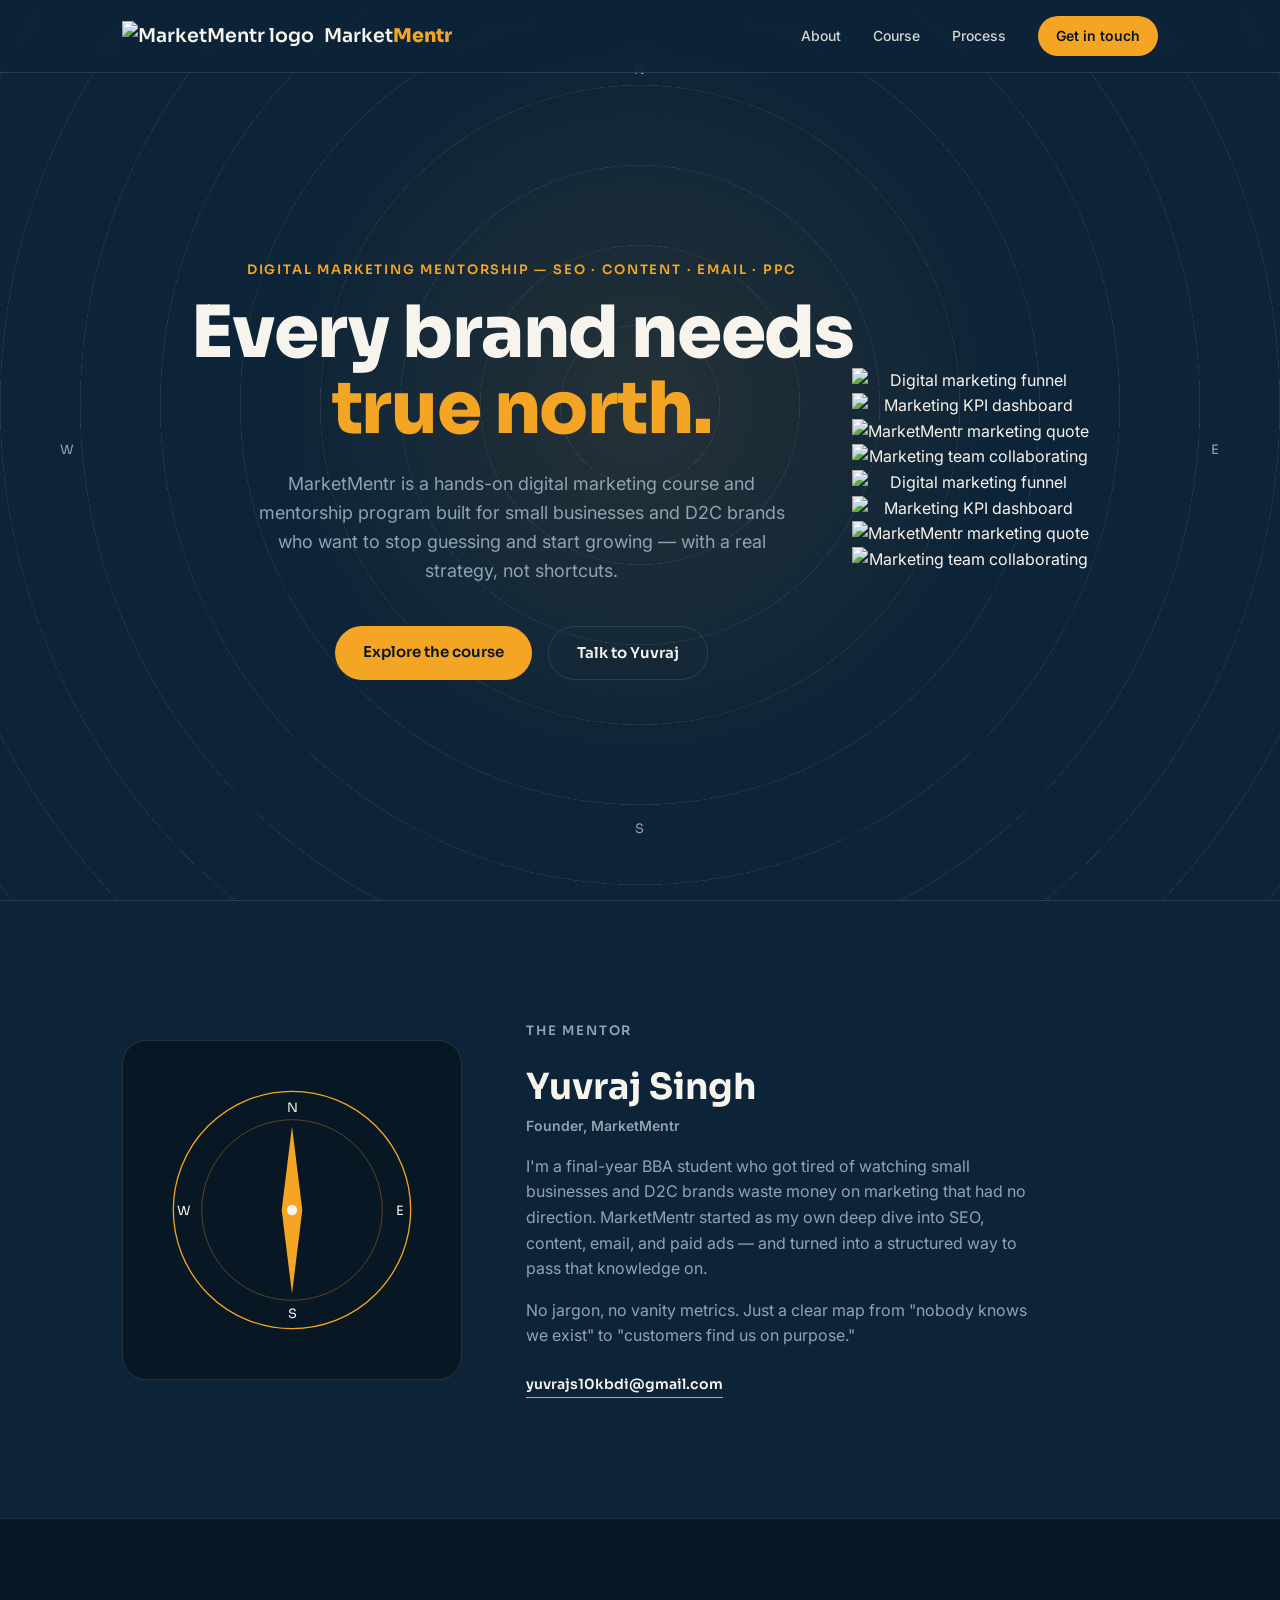
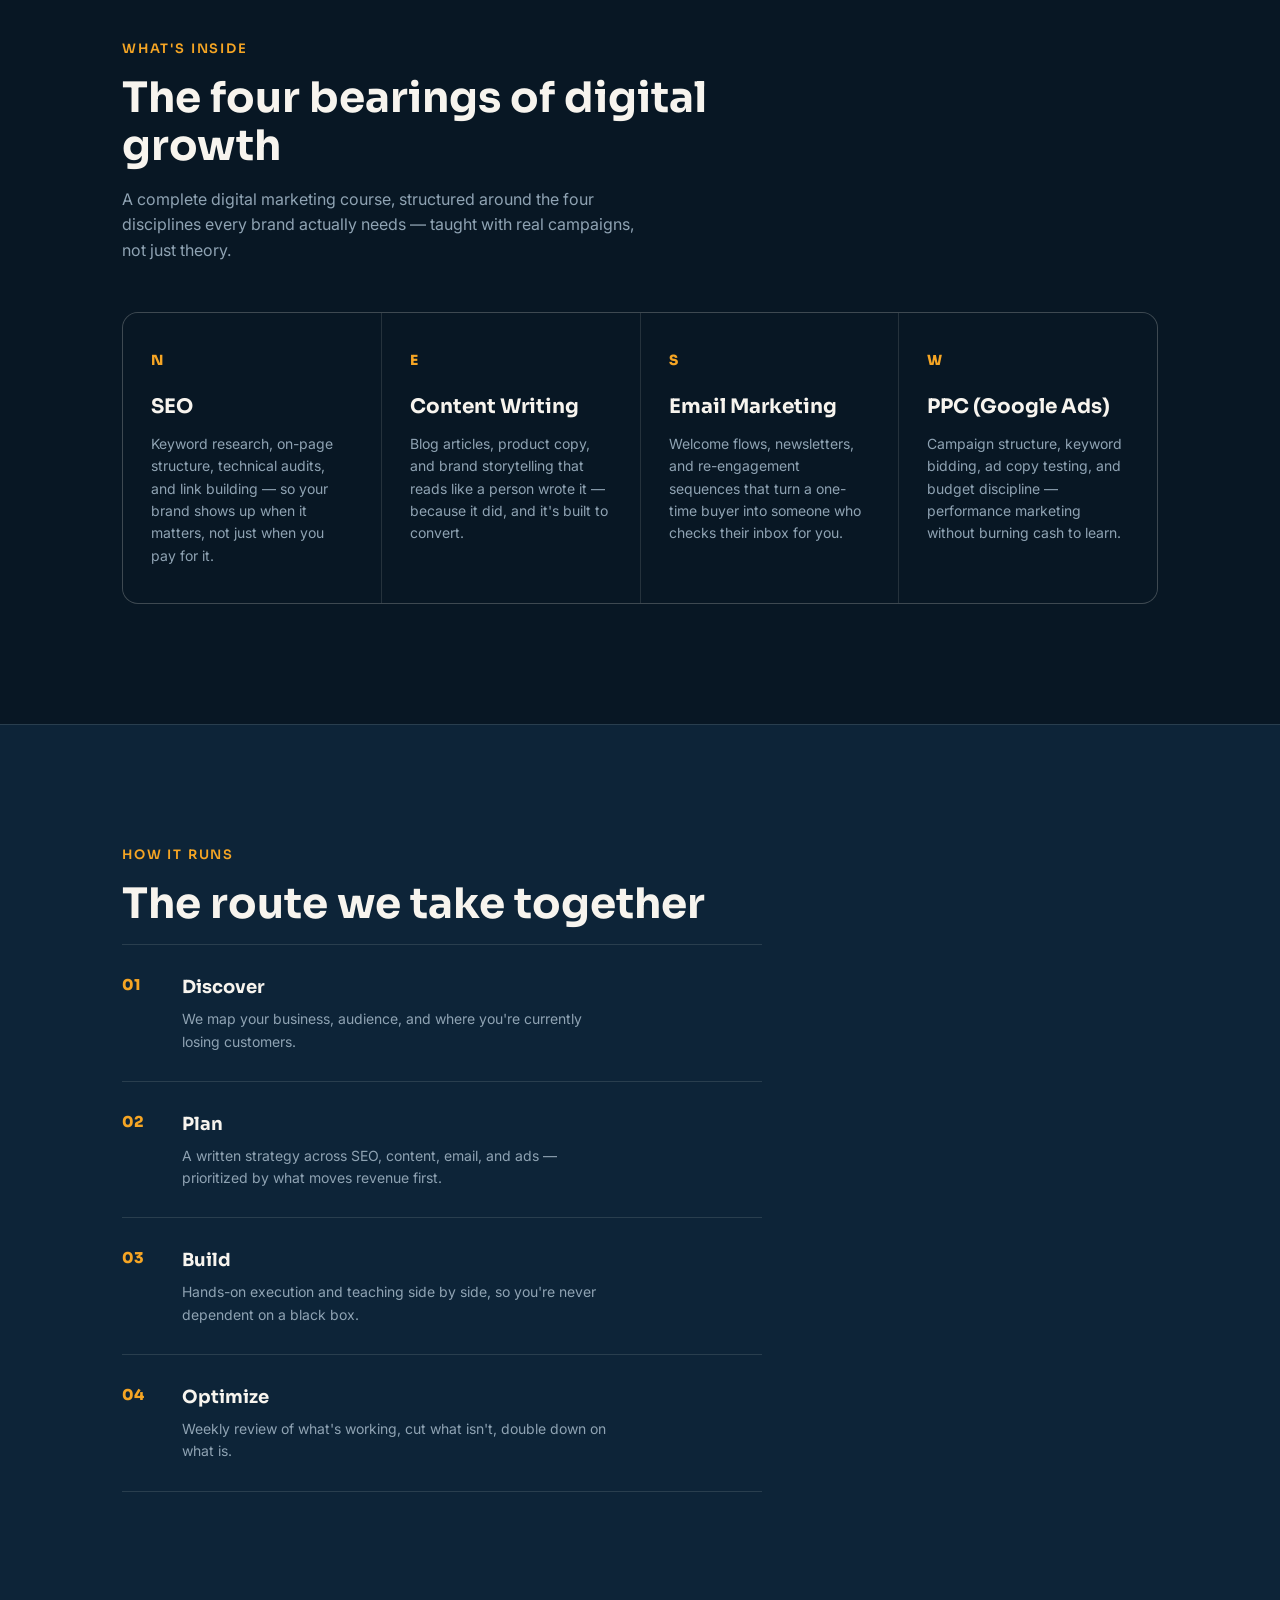
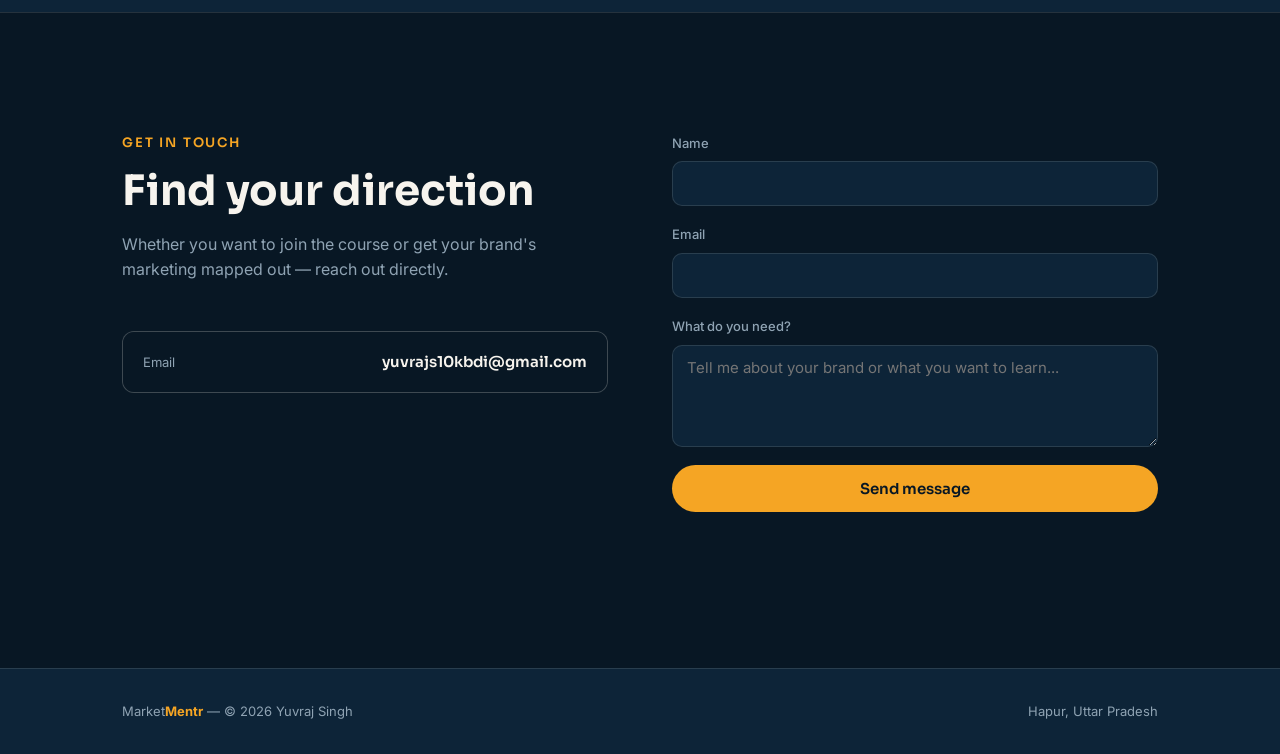
==== index_3.html @ f639dc3b "Add files via upload" ====
<!DOCTYPE html>
<html lang="en">
<head>
<meta charset="UTF-8">
<meta name="viewport" content="width=device-width, initial-scale=1.0">
<title>MarketMentr — Digital Marketing Mentorship for SMBs & D2C Brands</title>
<meta name="description" content="MarketMentr helps small businesses and D2C brands find their direction in digital marketing — SEO, Content, Email Marketing & PPC.">
<link rel="preconnect" href="https://fonts.googleapis.com">
<link rel="preconnect" href="https://fonts.gstatic.com" crossorigin>
<link href="https://fonts.googleapis.com/css2?family=Sora:wght@400;500;600;700;800&family=Inter:wght@400;500;600&display=swap" rel="stylesheet">
<link rel="stylesheet" href="style.css">
</head>
<body>

<div class="grain"></div>

<!-- NAV -->
<header class="nav" id="nav">
  <div class="nav-inner">
    <a href="#top" class="logo">
      <img src="images/logo-mark.png" alt="MarketMentr logo" class="logo-mark">
      <span>Market<strong>Mentr</strong></span>
    </a>
    <nav class="nav-links">
      <a href="#about">About</a>
      <a href="#services">Course</a>
      <a href="#process">Process</a>
      <a href="#contact" class="nav-cta">Get in touch</a>
    </nav>
    <button class="nav-toggle" id="navToggle" aria-label="Toggle menu">
      <span></span><span></span><span></span>
    </button>
  </div>
</header>

<!-- HERO -->
<section class="hero" id="top">
  <div class="compass-field" id="compassField"></div>
  <div class="hero-inner">
    <p class="eyebrow">Digital Marketing Mentorship — SEO · Content · Email · PPC</p>
    <h1 class="hero-title">Every brand needs<br><span class="hero-highlight">true north.</span></h1>
    <p class="hero-sub">MarketMentr is a hands-on digital marketing course and mentorship program built for small businesses and D2C brands who want to stop guessing and start growing — with a real strategy, not shortcuts.</p>
    <div class="hero-actions">
      <a href="#services" class="btn btn-primary">Explore the course</a>
      <a href="#contact" class="btn btn-ghost">Talk to Yuvraj</a>
    </div>
  </div>
  <div class="hero-bearing">
    <span>N</span><span>E</span><span>S</span><span>W</span>
  </div>
  <div class="image-marquee">
    <div class="image-marquee-track">
      <img src="images/funnel.png" alt="Digital marketing funnel">
      <img src="images/kpi-dashboard.png" alt="Marketing KPI dashboard">
      <img src="images/quote.png" alt="MarketMentr marketing quote">
      <img src="images/team.png" alt="Marketing team collaborating">
      <img src="images/funnel.png" alt="Digital marketing funnel">
      <img src="images/kpi-dashboard.png" alt="Marketing KPI dashboard">
      <img src="images/quote.png" alt="MarketMentr marketing quote">
      <img src="images/team.png" alt="Marketing team collaborating">
    </div>
  </div>
</section>

<!-- ABOUT -->
<section class="about" id="about">
  <div class="section-inner about-grid">
    <div class="about-visual">
      <div class="compass-card">
        <svg viewBox="0 0 200 200" width="100%" height="100%">
          <circle cx="100" cy="100" r="92" fill="none" stroke="#F5A524" stroke-width="1"/>
          <circle cx="100" cy="100" r="70" fill="none" stroke="#F5A524" stroke-width="0.5" opacity="0.5"/>
          <g id="needle" style="transform-origin:100px 100px;">
            <polygon points="100,35 108,100 100,165 92,100" fill="#F5A524"/>
          </g>
          <circle cx="100" cy="100" r="4" fill="#F7F4EE"/>
          <text x="100" y="24" text-anchor="middle" fill="#F7F4EE" font-size="10" font-family="Sora">N</text>
          <text x="100" y="184" text-anchor="middle" fill="#F7F4EE" font-size="10" font-family="Sora">S</text>
          <text x="16" y="104" text-anchor="middle" fill="#F7F4EE" font-size="10" font-family="Sora">W</text>
          <text x="184" y="104" text-anchor="middle" fill="#F7F4EE" font-size="10" font-family="Sora">E</text>
        </svg>
      </div>
    </div>
    <div class="about-copy">
      <p class="eyebrow">The mentor</p>
      <h2>Yuvraj Singh</h2>
      <p class="about-role">Founder, MarketMentr</p>
      <p>I'm a final-year BBA student who got tired of watching small businesses and D2C brands waste money on marketing that had no direction. MarketMentr started as my own deep dive into SEO, content, email, and paid ads — and turned into a structured way to pass that knowledge on.</p>
      <p>No jargon, no vanity metrics. Just a clear map from "nobody knows we exist" to "customers find us on purpose."</p>
      <div class="about-contact">
        <a href="mailto:yuvrajs10kbdi@gmail.com">yuvrajs10kbdi@gmail.com</a>
      </div>
    </div>
  </div>
</section>

<!-- SERVICES / COURSE -->
<section class="services" id="services">
  <div class="section-inner">
    <p class="eyebrow">What's inside</p>
    <h2 class="section-title">The four bearings of digital growth</h2>
    <p class="section-sub">A complete digital marketing course, structured around the four disciplines every brand actually needs — taught with real campaigns, not just theory.</p>

    <div class="bearing-grid">
      <article class="bearing-card">
        <span class="bearing-dir">N</span>
        <h3>SEO</h3>
        <p>Keyword research, on-page structure, technical audits, and link building — so your brand shows up when it matters, not just when you pay for it.</p>
      </article>
      <article class="bearing-card">
        <span class="bearing-dir">E</span>
        <h3>Content Writing</h3>
        <p>Blog articles, product copy, and brand storytelling that reads like a person wrote it — because it did, and it's built to convert.</p>
      </article>
      <article class="bearing-card">
        <span class="bearing-dir">S</span>
        <h3>Email Marketing</h3>
        <p>Welcome flows, newsletters, and re-engagement sequences that turn a one-time buyer into someone who checks their inbox for you.</p>
      </article>
      <article class="bearing-card">
        <span class="bearing-dir">W</span>
        <h3>PPC (Google Ads)</h3>
        <p>Campaign structure, keyword bidding, ad copy testing, and budget discipline — performance marketing without burning cash to learn.</p>
      </article>
    </div>
  </div>
</section>

<!-- PROCESS -->
<section class="process" id="process">
  <div class="section-inner">
    <p class="eyebrow">How it runs</p>
    <h2 class="section-title">The route we take together</h2>
    <ol class="route">
      <li>
        <span class="route-step">01</span>
        <div>
          <h4>Discover</h4>
          <p>We map your business, audience, and where you're currently losing customers.</p>
        </div>
      </li>
      <li>
        <span class="route-step">02</span>
        <div>
          <h4>Plan</h4>
          <p>A written strategy across SEO, content, email, and ads — prioritized by what moves revenue first.</p>
        </div>
      </li>
      <li>
        <span class="route-step">03</span>
        <div>
          <h4>Build</h4>
          <p>Hands-on execution and teaching side by side, so you're never dependent on a black box.</p>
        </div>
      </li>
      <li>
        <span class="route-step">04</span>
        <div>
          <h4>Optimize</h4>
          <p>Weekly review of what's working, cut what isn't, double down on what is.</p>
        </div>
      </li>
    </ol>
  </div>
</section>

<!-- CONTACT -->
<section class="contact" id="contact">
  <div class="section-inner contact-grid">
    <div>
      <p class="eyebrow">Get in touch</p>
      <h2 class="section-title">Find your direction</h2>
      <p class="section-sub">Whether you want to join the course or get your brand's marketing mapped out — reach out directly.</p>
      <div class="contact-details">
        <a href="mailto:yuvrajs10kbdi@gmail.com" class="contact-line">
          <span>Email</span>
          <strong>yuvrajs10kbdi@gmail.com</strong>
        </a>
      </div>
    </div>
    <form class="contact-form" id="contactForm" action="https://formspree.io/f/mnjeqdoj" method="POST">
      <label>Name
        <input type="text" name="name" required>
      </label>
      <label>Email
        <input type="email" name="email" required>
      </label>
      <label>What do you need?
        <textarea name="message" rows="4" required placeholder="Tell me about your brand or what you want to learn..."></textarea>
      </label>
      <button type="submit" class="btn btn-primary btn-full">Send message</button>
      <p class="form-note" id="formNote"></p>
    </form>
  </div>
</section>

<footer class="footer">
  <div class="section-inner footer-inner">
    <span>Market<strong>Mentr</strong> — © 2026 Yuvraj Singh</span>
    <span>Hapur, Uttar Pradesh</span>
  </div>
</footer>

<script src="script.js"></script>
</body>
</html>
---- style.css ----
:root{
  --navy:#0D2438;
  --navy-deep:#081724;
  --amber:#F5A524;
  --cream:#F7F4EE;
  --slate:#8FA3B3;
  --line:rgba(247,244,238,0.12);
  --font-display:'Sora',sans-serif;
  --font-body:'Inter',sans-serif;
}

*{margin:0;padding:0;box-sizing:border-box;}
html{scroll-behavior:smooth;}
body{
  background:var(--navy);
  color:var(--cream);
  font-family:var(--font-body);
  line-height:1.6;
  overflow-x:hidden;
}
a{color:inherit;text-decoration:none;}
ul,ol{list-style:none;}
img,svg{display:block;max-width:100%;}

.grain{
  position:fixed;inset:0;pointer-events:none;z-index:1;
  background-image:radial-gradient(rgba(247,244,238,0.02) 1px, transparent 1px);
  background-size:3px 3px;
  opacity:0.5;
}

.section-inner{
  max-width:1100px;
  margin:0 auto;
  padding:0 32px;
}

.eyebrow{
  font-family:var(--font-display);
  font-size:13px;
  letter-spacing:0.14em;
  text-transform:uppercase;
  color:var(--amber);
  font-weight:600;
  margin-bottom:14px;
}

.section-title{
  font-family:var(--font-display);
  font-size:clamp(28px,4vw,42px);
  font-weight:700;
  line-height:1.15;
  margin-bottom:16px;
  max-width:600px;
}

.section-sub{
  color:var(--slate);
  max-width:520px;
  font-size:16px;
  margin-bottom:48px;
}

/* NAV */
.nav{
  position:fixed;top:0;left:0;right:0;z-index:50;
  background:rgba(13,36,56,0.85);
  backdrop-filter:blur(10px);
  border-bottom:1px solid var(--line);
}
.nav-inner{
  max-width:1100px;margin:0 auto;padding:16px 32px;
  display:flex;align-items:center;justify-content:space-between;
}
.logo{display:flex;align-items:center;gap:10px;font-family:var(--font-display);font-size:19px;font-weight:600;}
.logo strong{color:var(--amber);font-weight:800;}
.nav-links{display:flex;align-items:center;gap:32px;font-size:14px;font-weight:500;}
.nav-links a{color:var(--cream);opacity:0.85;transition:opacity .2s;}
.nav-links a:hover{opacity:1;}
.nav-cta{
  background:var(--amber);color:var(--navy-deep)!important;
  padding:9px 18px;border-radius:100px;opacity:1!important;font-weight:600;
}
.nav-toggle{display:none;background:none;border:0;flex-direction:column;gap:5px;cursor:pointer;padding:6px;}
.nav-toggle span{width:22px;height:2px;background:var(--cream);}

/* HERO */
.hero{
  position:relative;
  min-height:100vh;
  display:flex;align-items:center;justify-content:center;
  padding:140px 32px 100px;
  text-align:center;
  overflow:hidden;
}
.compass-field{
  position:absolute;inset:0;z-index:0;
  background:
    radial-gradient(circle at 50% 45%, rgba(245,165,36,0.10) 0%, transparent 45%),
    repeating-radial-gradient(circle at 50% 45%, transparent 0, transparent 79px, var(--line) 80px);
}
.hero-inner{position:relative;z-index:2;max-width:760px;}
.hero-title{
  font-family:var(--font-display);
  font-size:clamp(40px,7vw,72px);
  font-weight:800;
  line-height:1.05;
  letter-spacing:-0.02em;
  margin-bottom:24px;
}
.hero-highlight{color:var(--amber);}
.hero-sub{
  color:var(--slate);
  font-size:18px;
  max-width:560px;
  margin:0 auto 40px;
}
.hero-actions{display:flex;gap:16px;justify-content:center;flex-wrap:wrap;}
.btn{
  display:inline-block;
  font-family:var(--font-display);
  font-weight:600;
  font-size:15px;
  padding:14px 28px;
  border-radius:100px;
  transition:transform .2s ease, background .2s ease;
}
.btn-primary{background:var(--amber);color:var(--navy-deep);}
.btn-primary:hover{transform:translateY(-2px);}
.btn-ghost{border:1px solid var(--line);color:var(--cream);}
.btn-ghost:hover{border-color:var(--amber);}
.btn-full{width:100%;text-align:center;border:none;cursor:pointer;}

.hero-bearing{
  position:absolute;inset:60px;z-index:1;
  font-family:var(--font-display);
  font-size:13px;color:var(--slate);letter-spacing:0.1em;
}
.hero-bearing span:nth-child(1){position:absolute;top:0;left:50%;transform:translateX(-50%);}
.hero-bearing span:nth-child(2){position:absolute;top:50%;right:0;transform:translateY(-50%);}
.hero-bearing span:nth-child(3){position:absolute;bottom:0;left:50%;transform:translateX(-50%);}
.hero-bearing span:nth-child(4){position:absolute;top:50%;left:0;transform:translateY(-50%);}

/* ABOUT */
.about{padding:120px 0;border-top:1px solid var(--line);}
.about-grid{display:grid;grid-template-columns:340px 1fr;gap:64px;align-items:center;}
.compass-card{
  aspect-ratio:1;
  background:var(--navy-deep);
  border:1px solid var(--line);
  border-radius:24px;
  padding:40px;
}
#needle{animation:spin 18s linear infinite;}
@keyframes spin{
  0%{transform:rotate(0deg);}
  20%{transform:rotate(70deg);}
  45%{transform:rotate(-30deg);}
  70%{transform:rotate(15deg);}
  100%{transform:rotate(360deg);}
}
.about-copy h2{font-family:var(--font-display);font-size:36px;font-weight:700;}
.about-role{color:var(--amber);font-weight:600;margin-bottom:20px;font-size:14px;}
.about-copy p{color:var(--slate);margin-bottom:16px;max-width:520px;}
.about-contact{display:flex;gap:24px;margin-top:24px;flex-wrap:wrap;}
.about-contact a{
  font-family:var(--font-display);font-weight:600;font-size:14px;
  color:var(--cream);border-bottom:1px solid var(--amber);padding-bottom:2px;
}

/* SERVICES */
.services{padding:120px 0;border-top:1px solid var(--line);background:var(--navy-deep);}
.bearing-grid{display:grid;grid-template-columns:repeat(4,1fr);gap:1px;background:var(--line);border:1px solid var(--line);border-radius:16px;overflow:hidden;}
.bearing-card{background:var(--navy-deep);padding:36px 28px;position:relative;}
.bearing-dir{
  font-family:var(--font-display);font-weight:800;color:var(--amber);
  font-size:14px;letter-spacing:0.1em;display:block;margin-bottom:20px;
}
.bearing-card h3{font-family:var(--font-display);font-size:20px;margin-bottom:10px;}
.bearing-card p{color:var(--slate);font-size:14px;}

/* PROCESS */
.process{padding:120px 0;border-top:1px solid var(--line);}
.route{display:flex;flex-direction:column;max-width:640px;}
.route li{display:flex;gap:28px;padding:28px 0;border-top:1px solid var(--line);}
.route li:last-child{border-bottom:1px solid var(--line);}
.route-step{font-family:var(--font-display);font-weight:800;color:var(--amber);font-size:15px;min-width:32px;}
.route h4{font-family:var(--font-display);font-size:18px;margin-bottom:6px;}
.route p{color:var(--slate);font-size:14px;max-width:440px;}

/* CONTACT */
.contact{padding:120px 0;border-top:1px solid var(--line);background:var(--navy-deep);}
.contact-grid{display:grid;grid-template-columns:1fr 1fr;gap:64px;}
.contact-details{display:flex;flex-direction:column;gap:1px;background:var(--line);border:1px solid var(--line);border-radius:12px;overflow:hidden;margin-top:8px;}
.contact-line{
  display:flex;justify-content:space-between;align-items:center;
  padding:18px 20px;background:var(--navy-deep);transition:background .2s;
}
.contact-line:hover{background:rgba(245,165,36,0.06);}
.contact-line span{color:var(--slate);font-size:13px;}
.contact-line strong{font-family:var(--font-display);font-size:15px;font-weight:600;}

.contact-form{display:flex;flex-direction:column;gap:18px;}
.contact-form label{display:flex;flex-direction:column;gap:8px;font-size:13px;color:var(--slate);font-weight:500;}
.contact-form input,.contact-form textarea{
  background:var(--navy);border:1px solid var(--line);border-radius:10px;
  padding:12px 14px;color:var(--cream);font-family:var(--font-body);font-size:15px;
  resize:vertical;
}
.contact-form input:focus,.contact-form textarea:focus{outline:2px solid var(--amber);outline-offset:1px;}
.form-note{font-size:13px;color:var(--amber);min-height:18px;}

/* FOOTER */
.footer{padding:32px 0;border-top:1px solid var(--line);}
.footer-inner{display:flex;justify-content:space-between;color:var(--slate);font-size:13px;flex-wrap:wrap;gap:8px;}
.footer strong{color:var(--amber);}

/* RESPONSIVE */
@media (max-width:860px){
  .nav-links{
    position:fixed;top:66px;left:0;right:0;
    flex-direction:column;background:var(--navy-deep);
    padding:24px 32px;border-bottom:1px solid var(--line);
    display:none;gap:20px;align-items:flex-start;
  }
  .nav-links.open{display:flex;}
  .nav-toggle{display:flex;}
  .about-grid{grid-template-columns:1fr;}
  .compass-card{max-width:260px;margin:0 auto;}
  .bearing-grid{grid-template-columns:1fr 1fr;}
  .contact-grid{grid-template-columns:1fr;}
}
@media (prefers-reduced-motion:reduce){
  #needle{animation:none;}
  html{scroll-behavior:auto;}
}
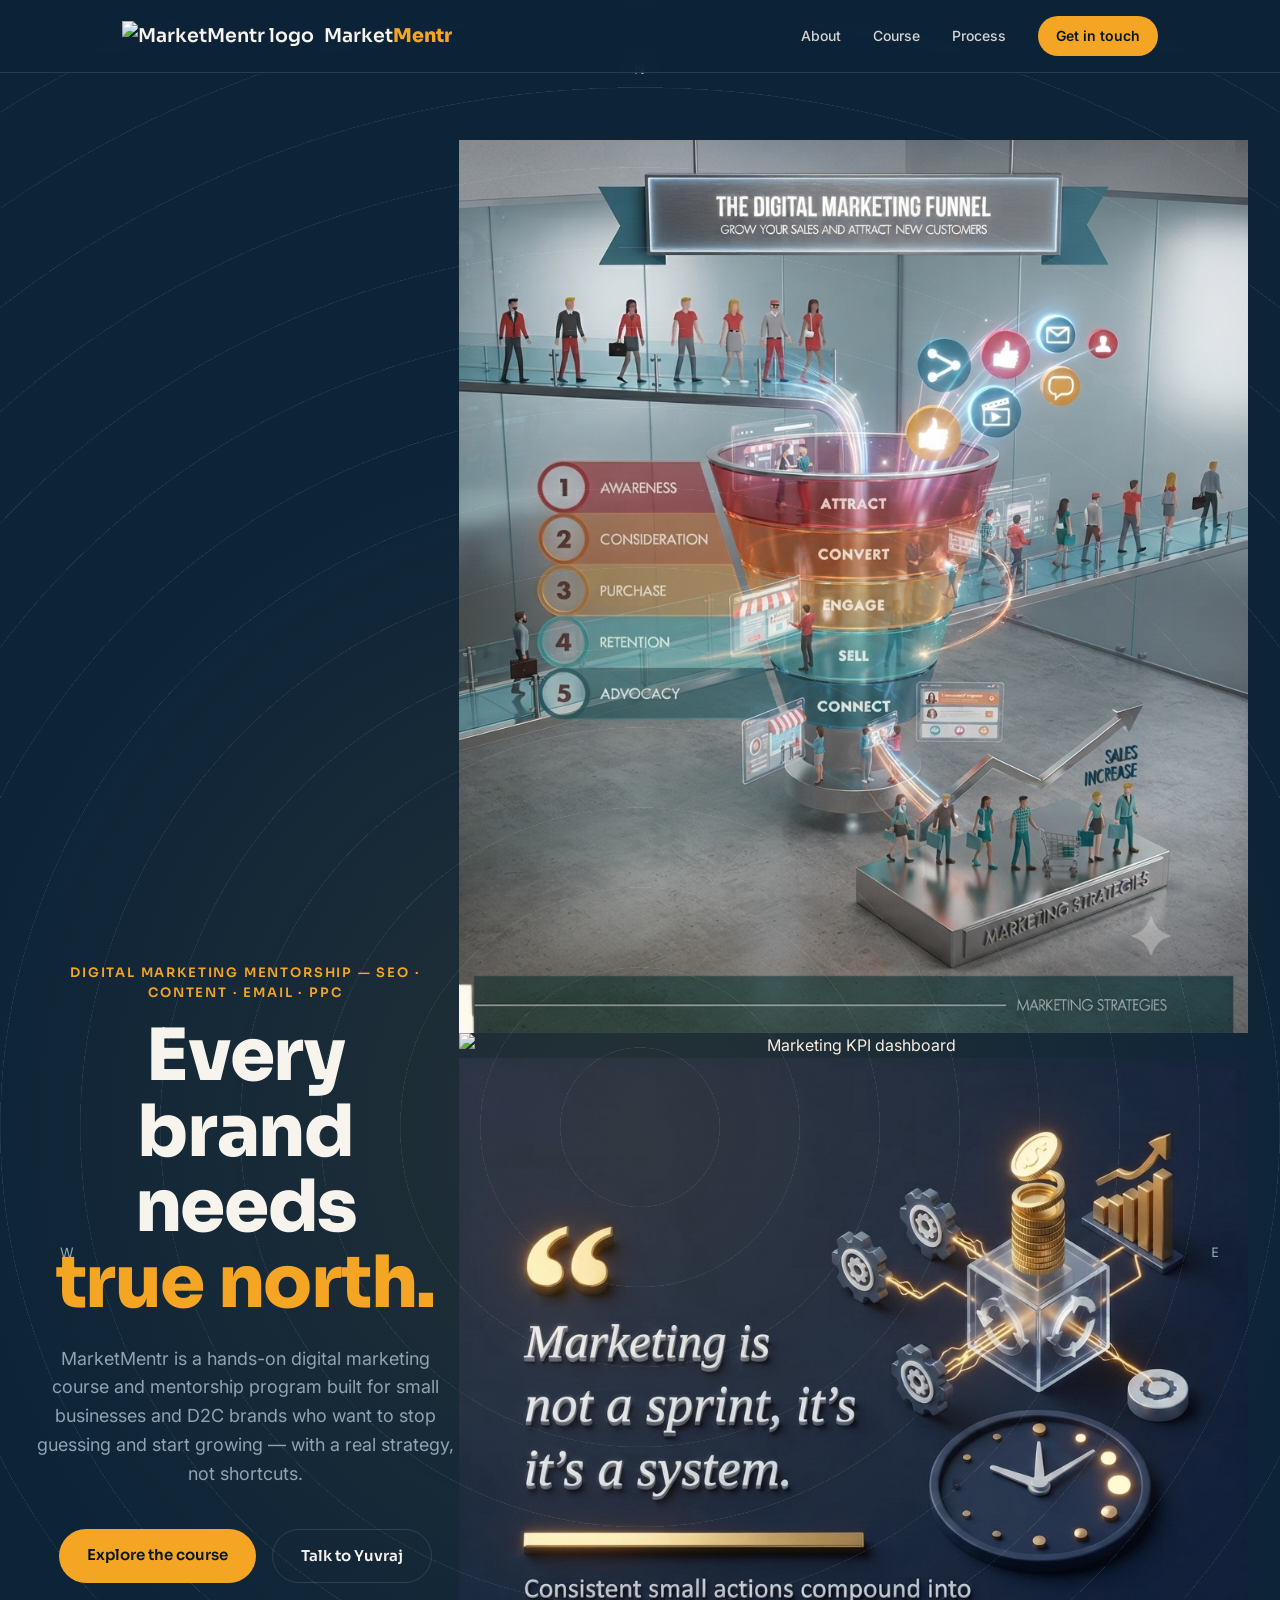
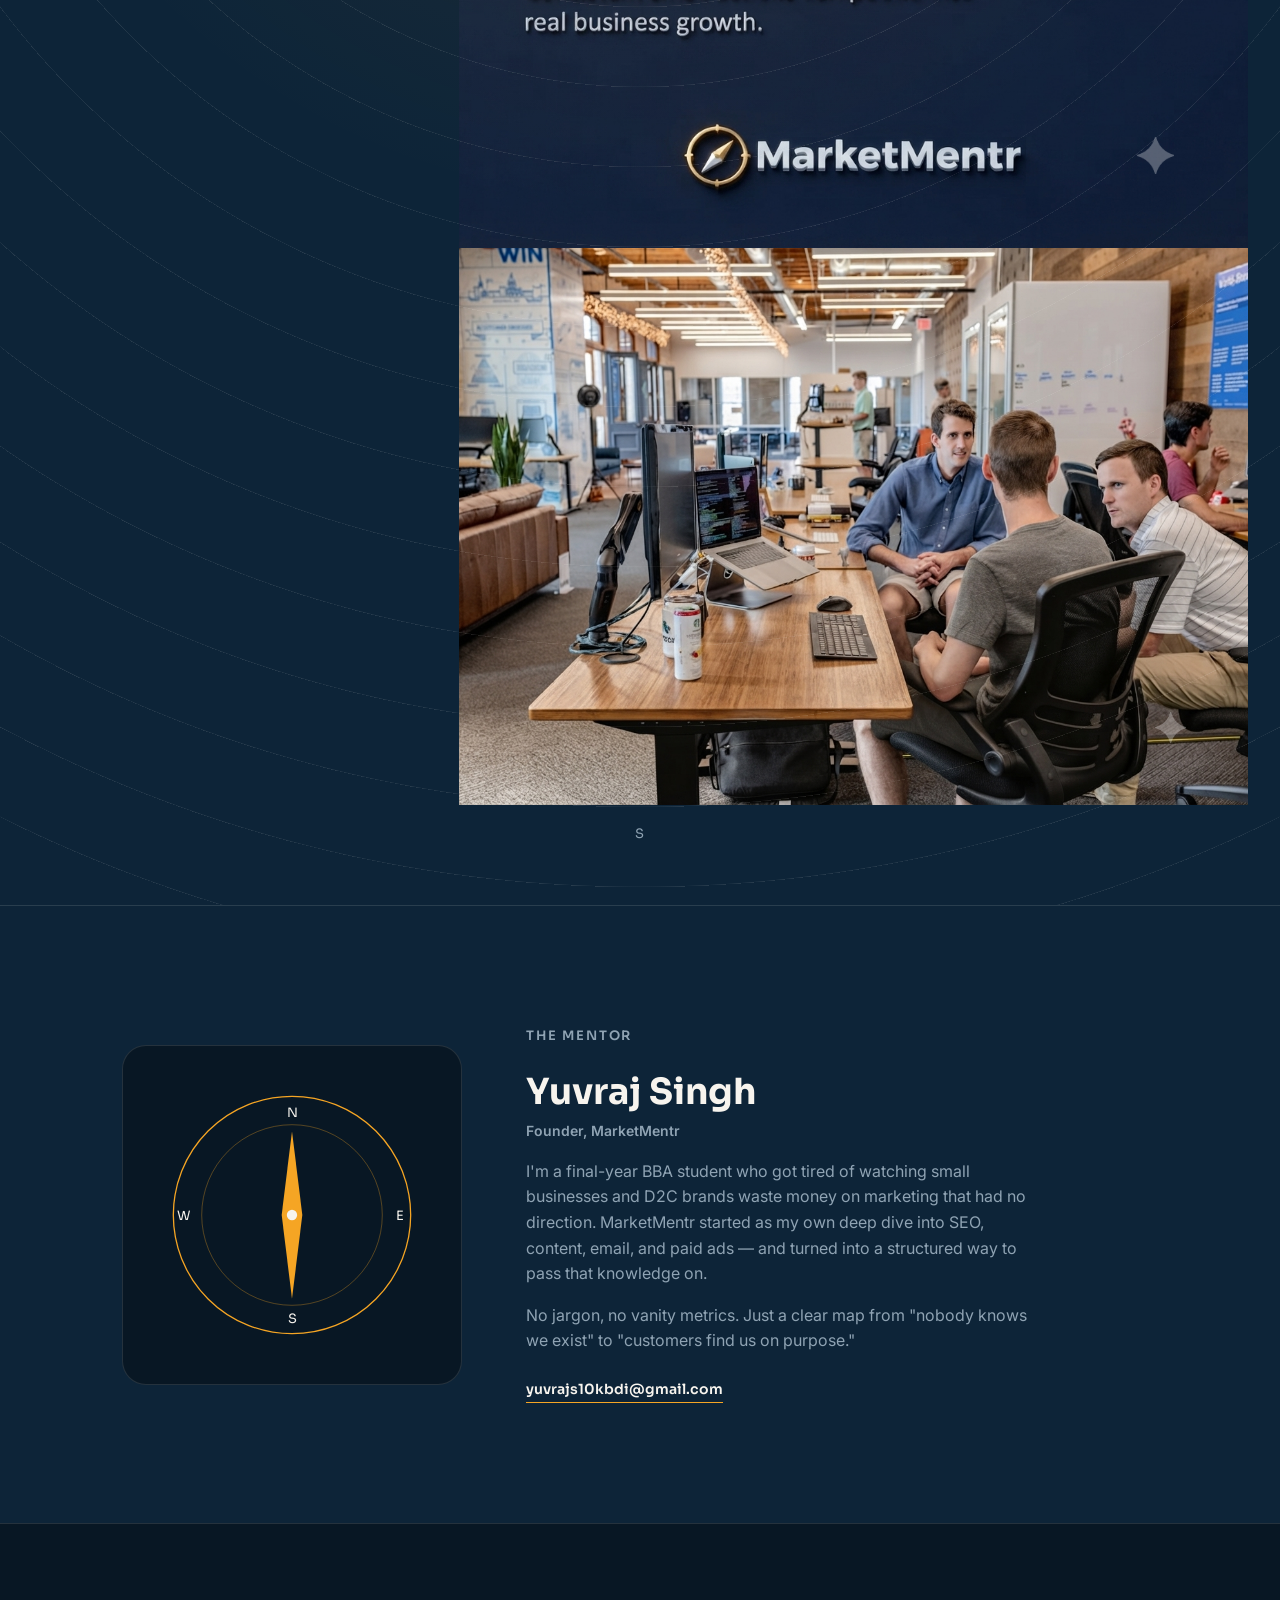
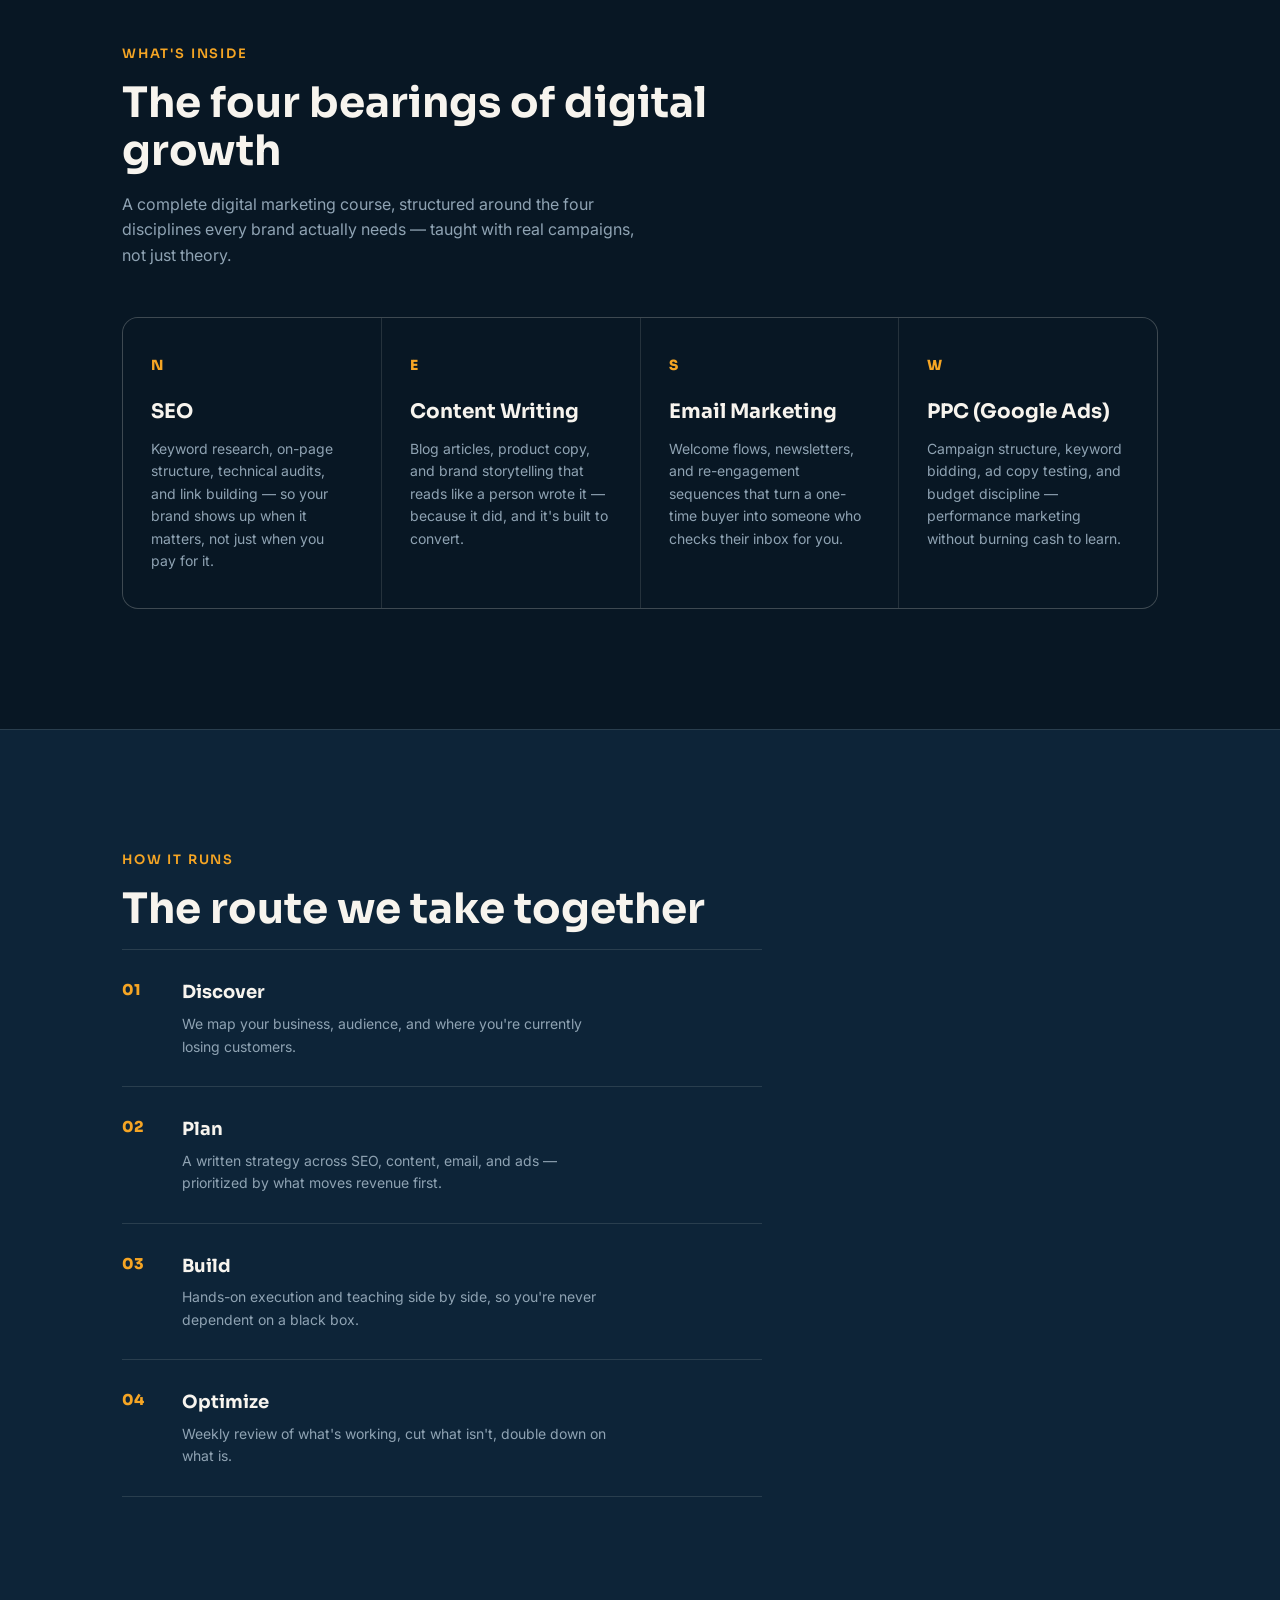
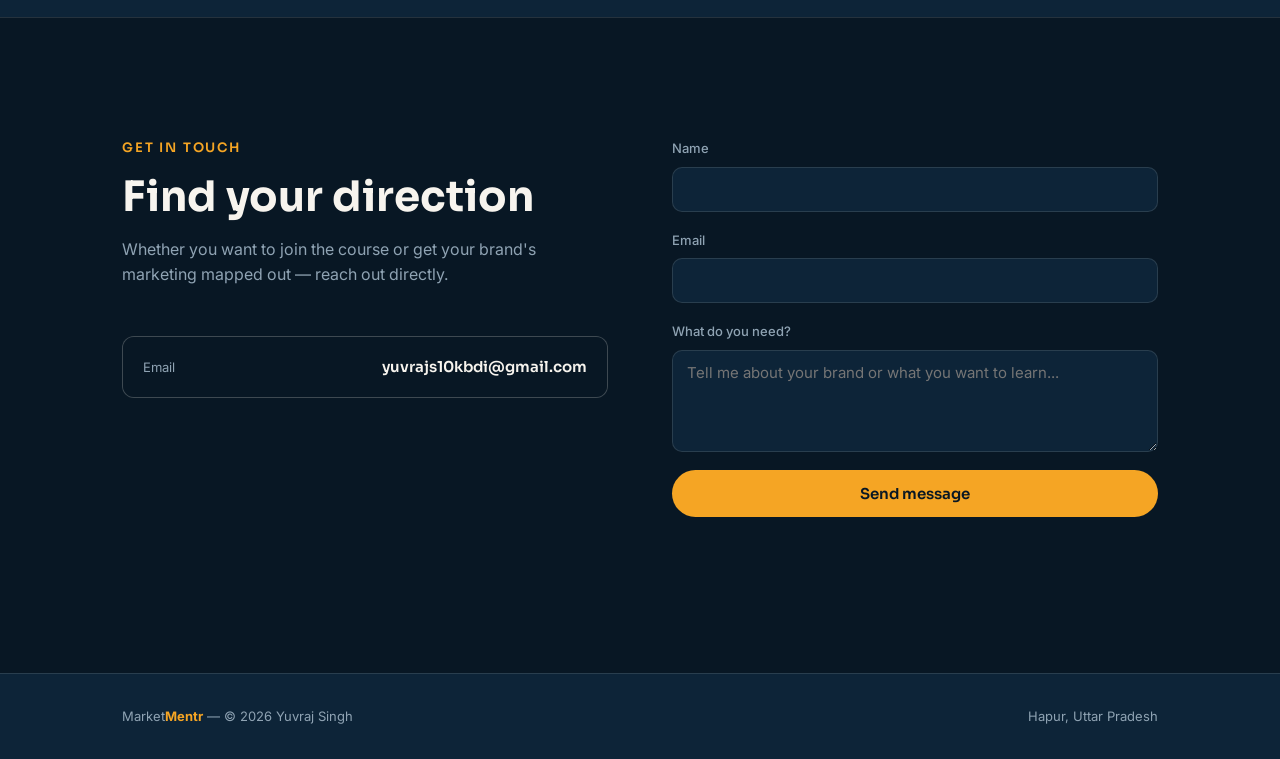
==== commit 302e3484: "Refactor image source paths in index_3.html Updated image source paths in the image marquee section " ====
--- a/index_3.html
+++ b/index_3.html
@@ -50,14 +50,10 @@
   </div>
   <div class="image-marquee">
     <div class="image-marquee-track">
-      <img src="images/funnel.png" alt="Digital marketing funnel">
-      <img src="images/kpi-dashboard.png" alt="Marketing KPI dashboard">
-      <img src="images/quote.png" alt="MarketMentr marketing quote">
-      <img src="images/team.png" alt="Marketing team collaborating">
-      <img src="images/funnel.png" alt="Digital marketing funnel">
-      <img src="images/kpi-dashboard.png" alt="Marketing KPI dashboard">
-      <img src="images/quote.png" alt="MarketMentr marketing quote">
-      <img src="images/team.png" alt="Marketing team collaborating">
+      <img src="funnel.png" alt="Digital marketing funnel">
+      <img src="kpi-dashboard.png" alt="Marketing KPI dashboard">
+      <img src="quote.png" alt="MarketMentr marketing quote">
+      <img src="team.png" alt="Marketing team collaborating"> 
     </div>
   </div>
 </section>
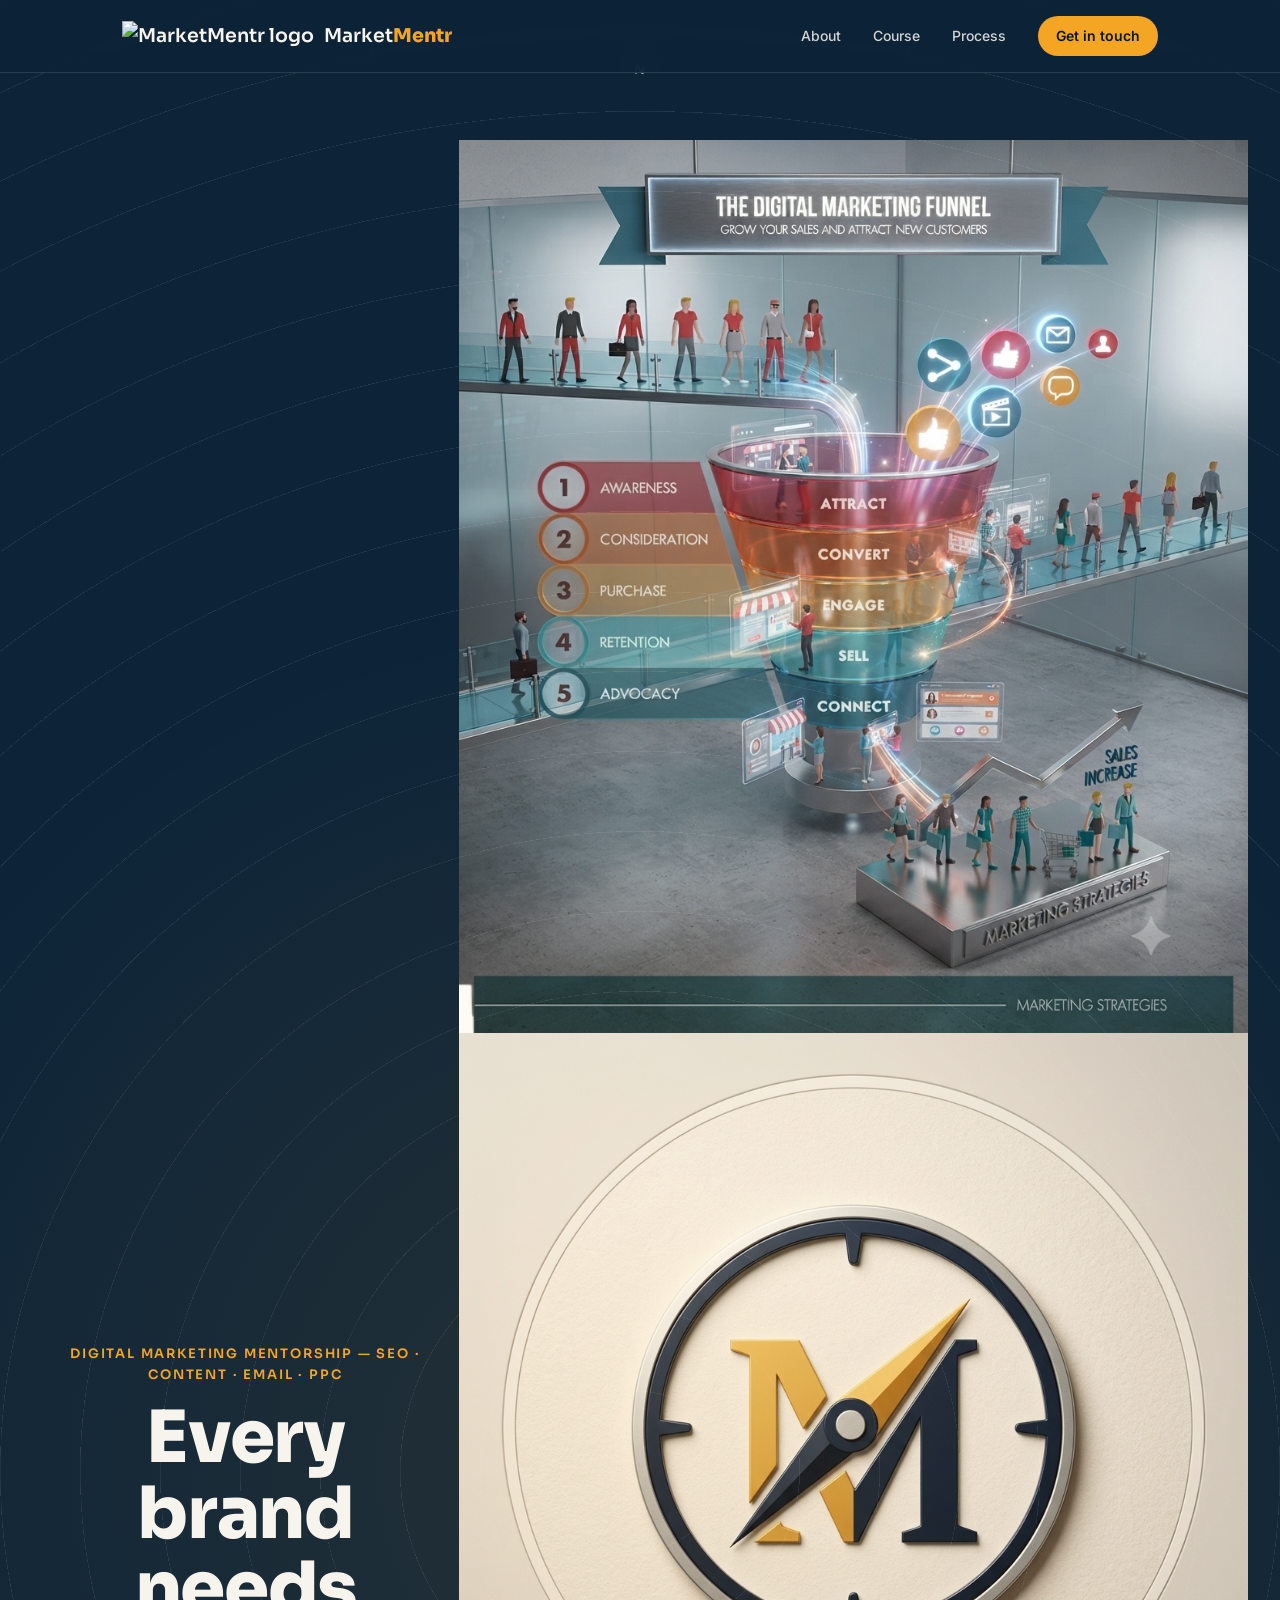
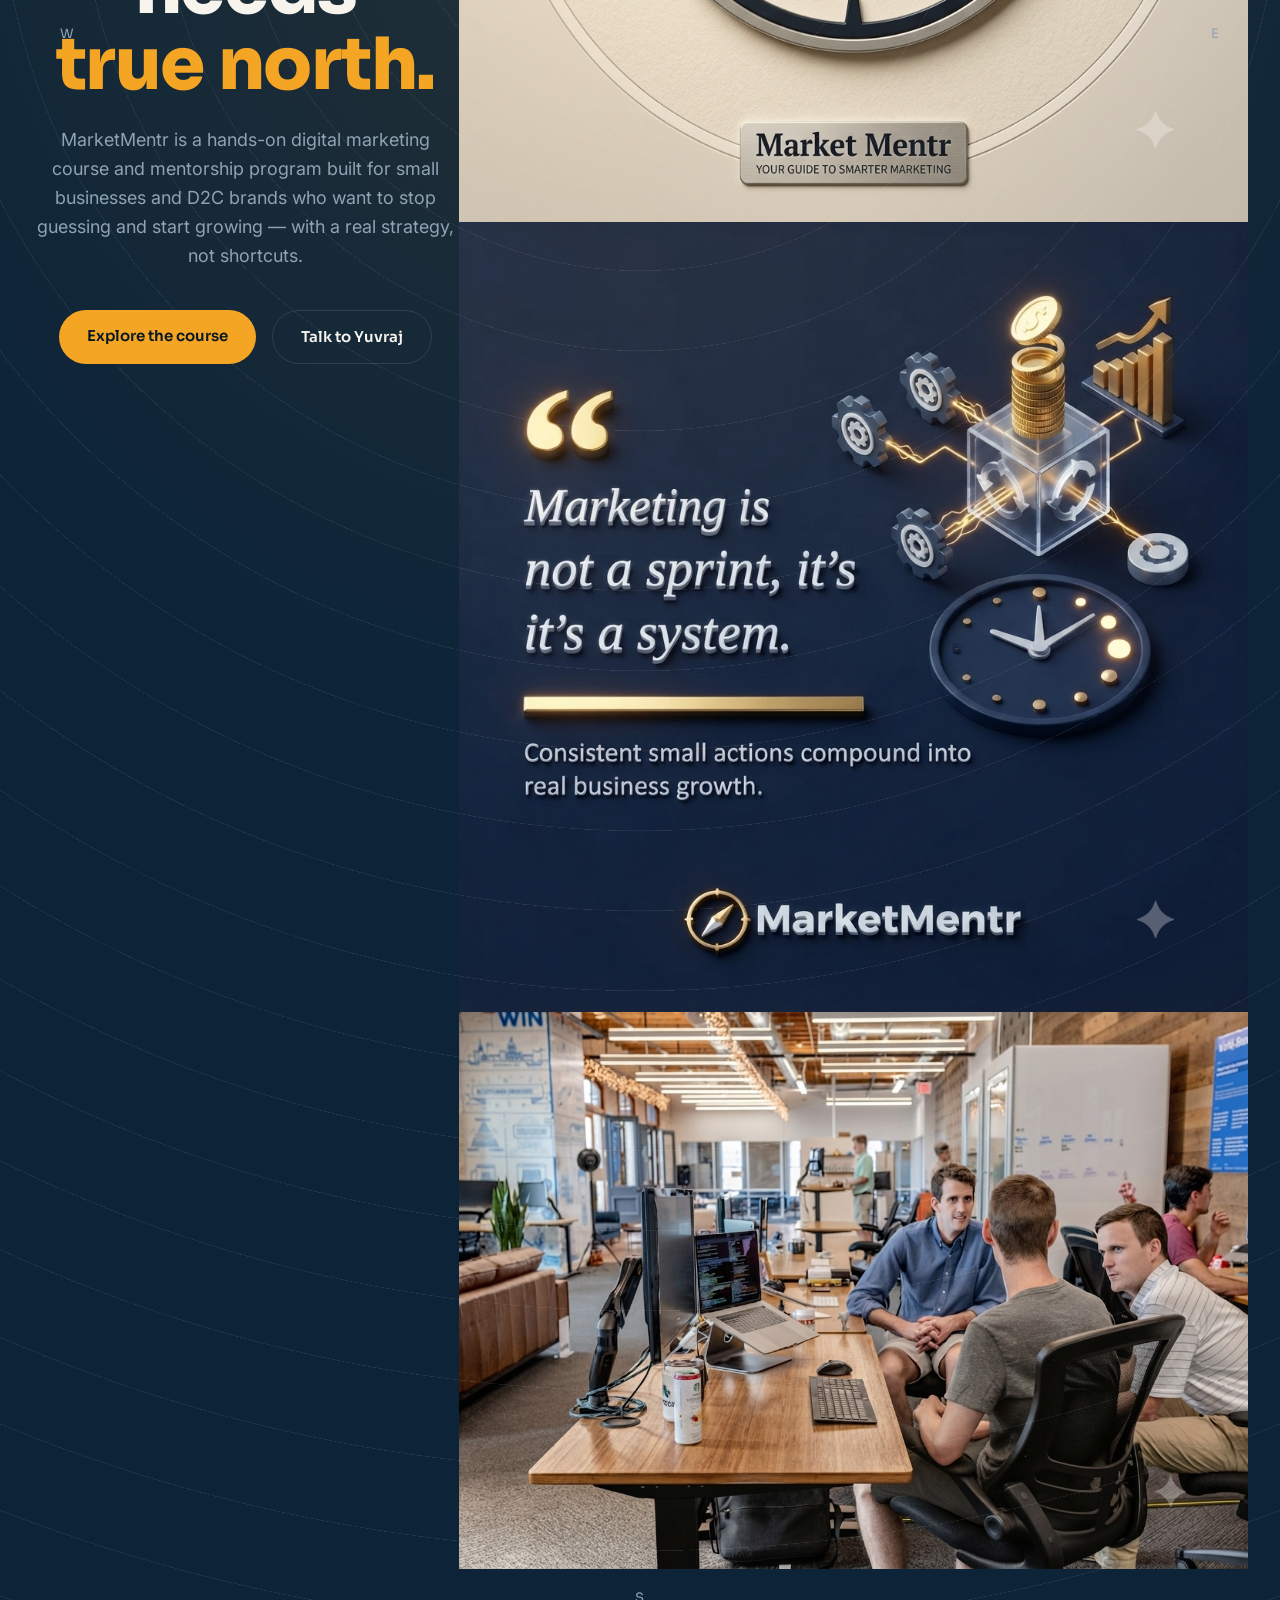
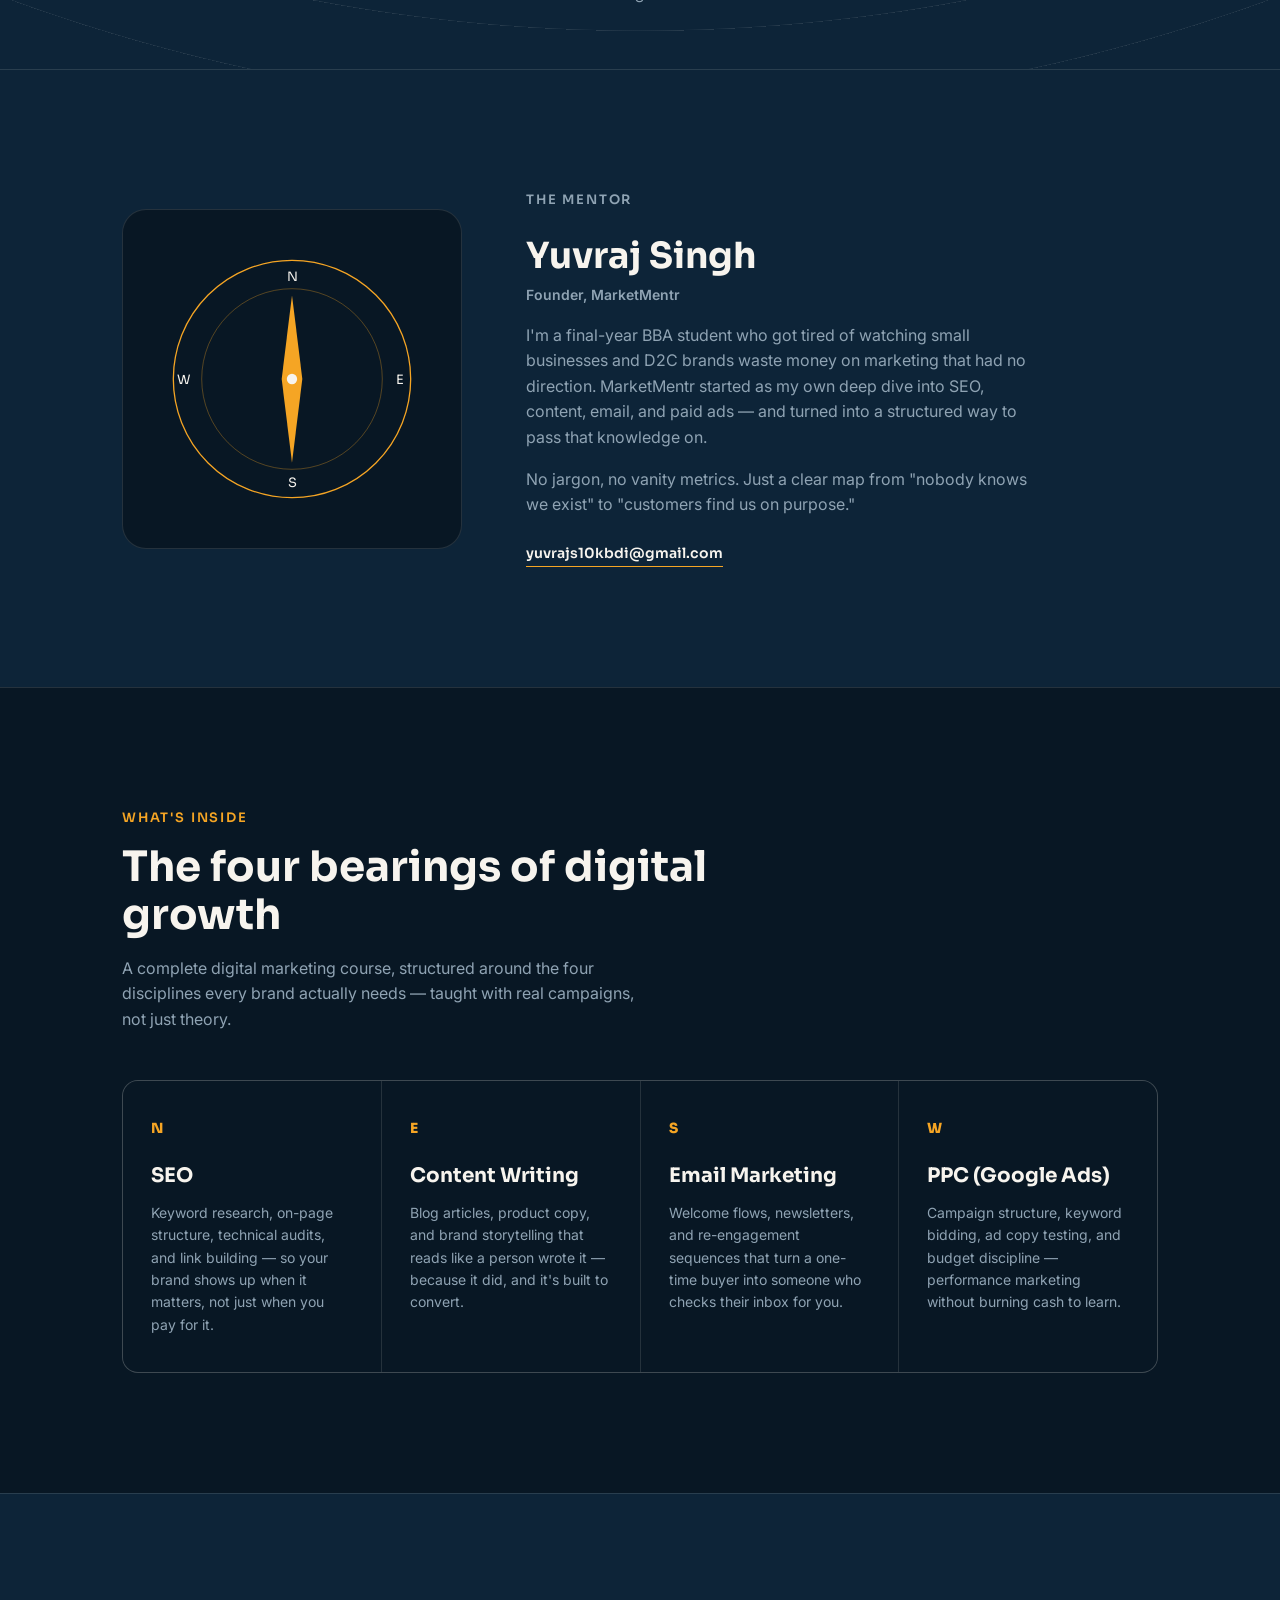
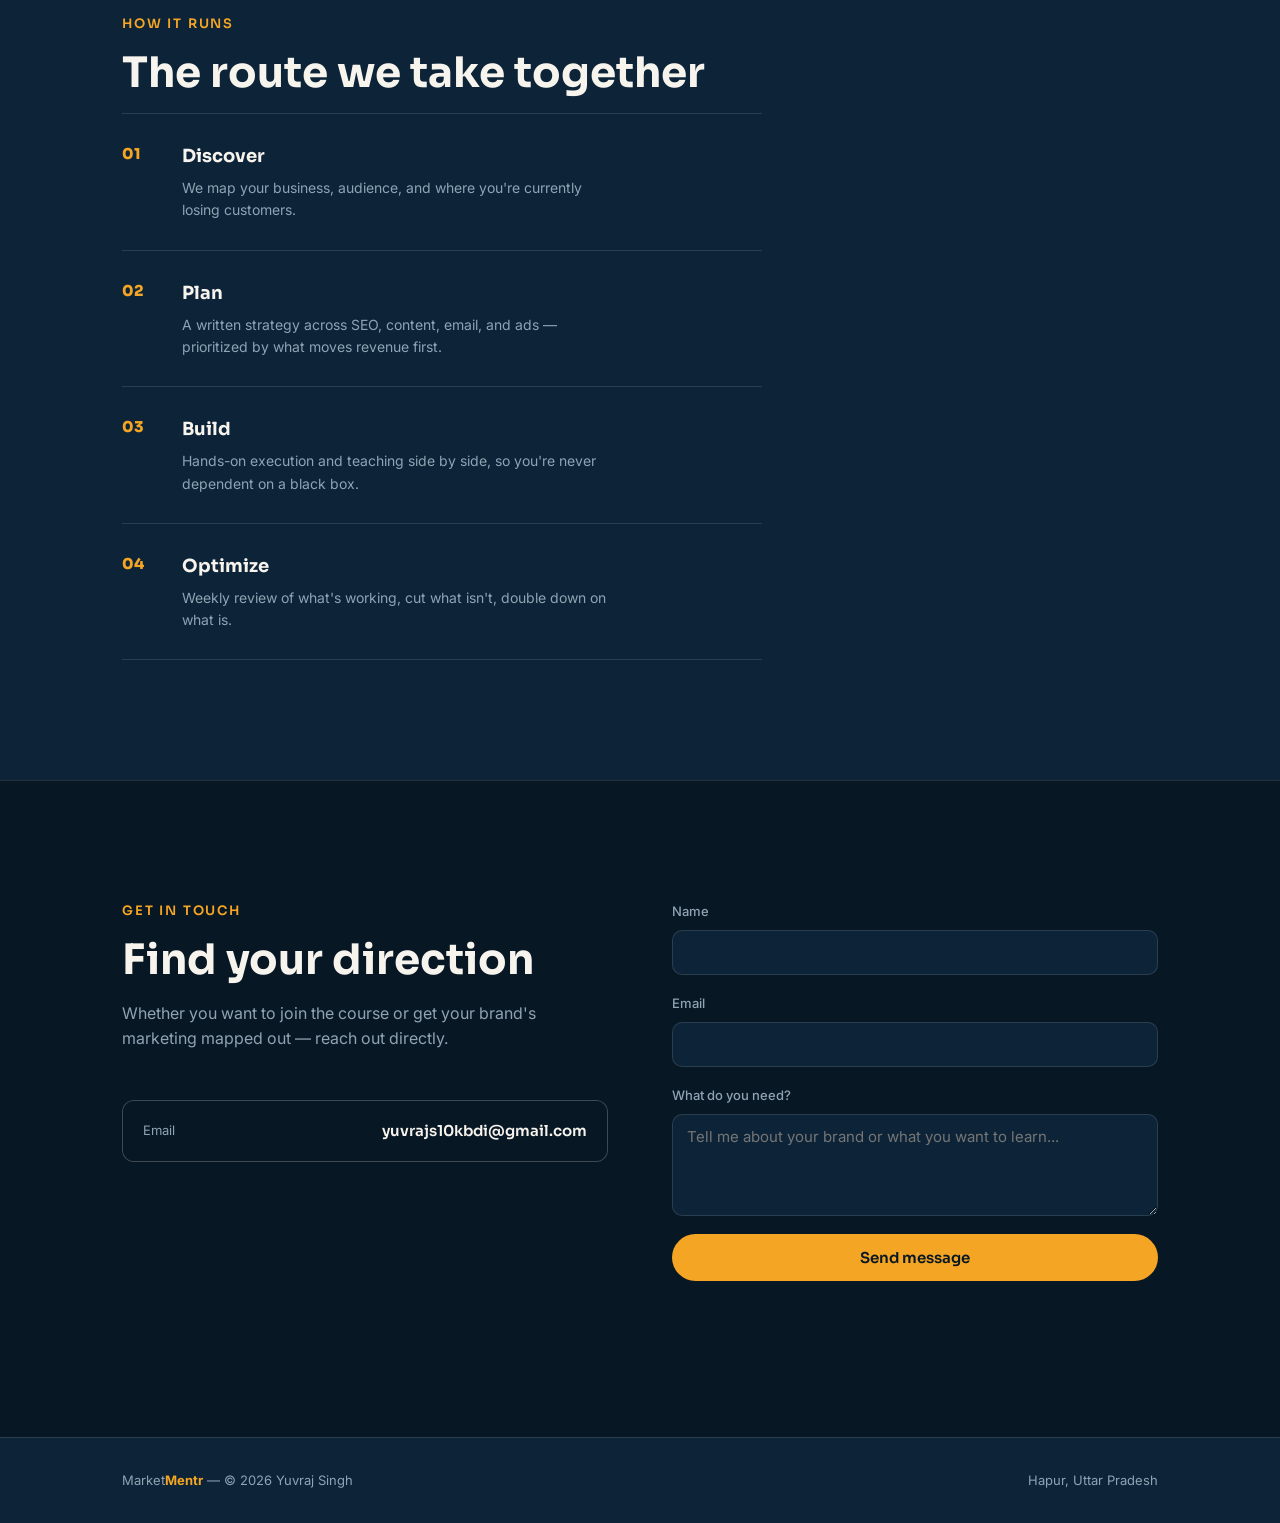
==== commit 19bdfdbe: "Update index_3.html" ====
--- a/index_3.html
+++ b/index_3.html
@@ -51,7 +51,7 @@
   <div class="image-marquee">
     <div class="image-marquee-track">
       <img src="funnel.png" alt="Digital marketing funnel">
-      <img src="kpi-dashboard.png" alt="Marketing KPI dashboard">
+      <img src="logo-mark.png" alt="Marketing KPI dashboard">
       <img src="quote.png" alt="MarketMentr marketing quote">
       <img src="team.png" alt="Marketing team collaborating"> 
     </div>
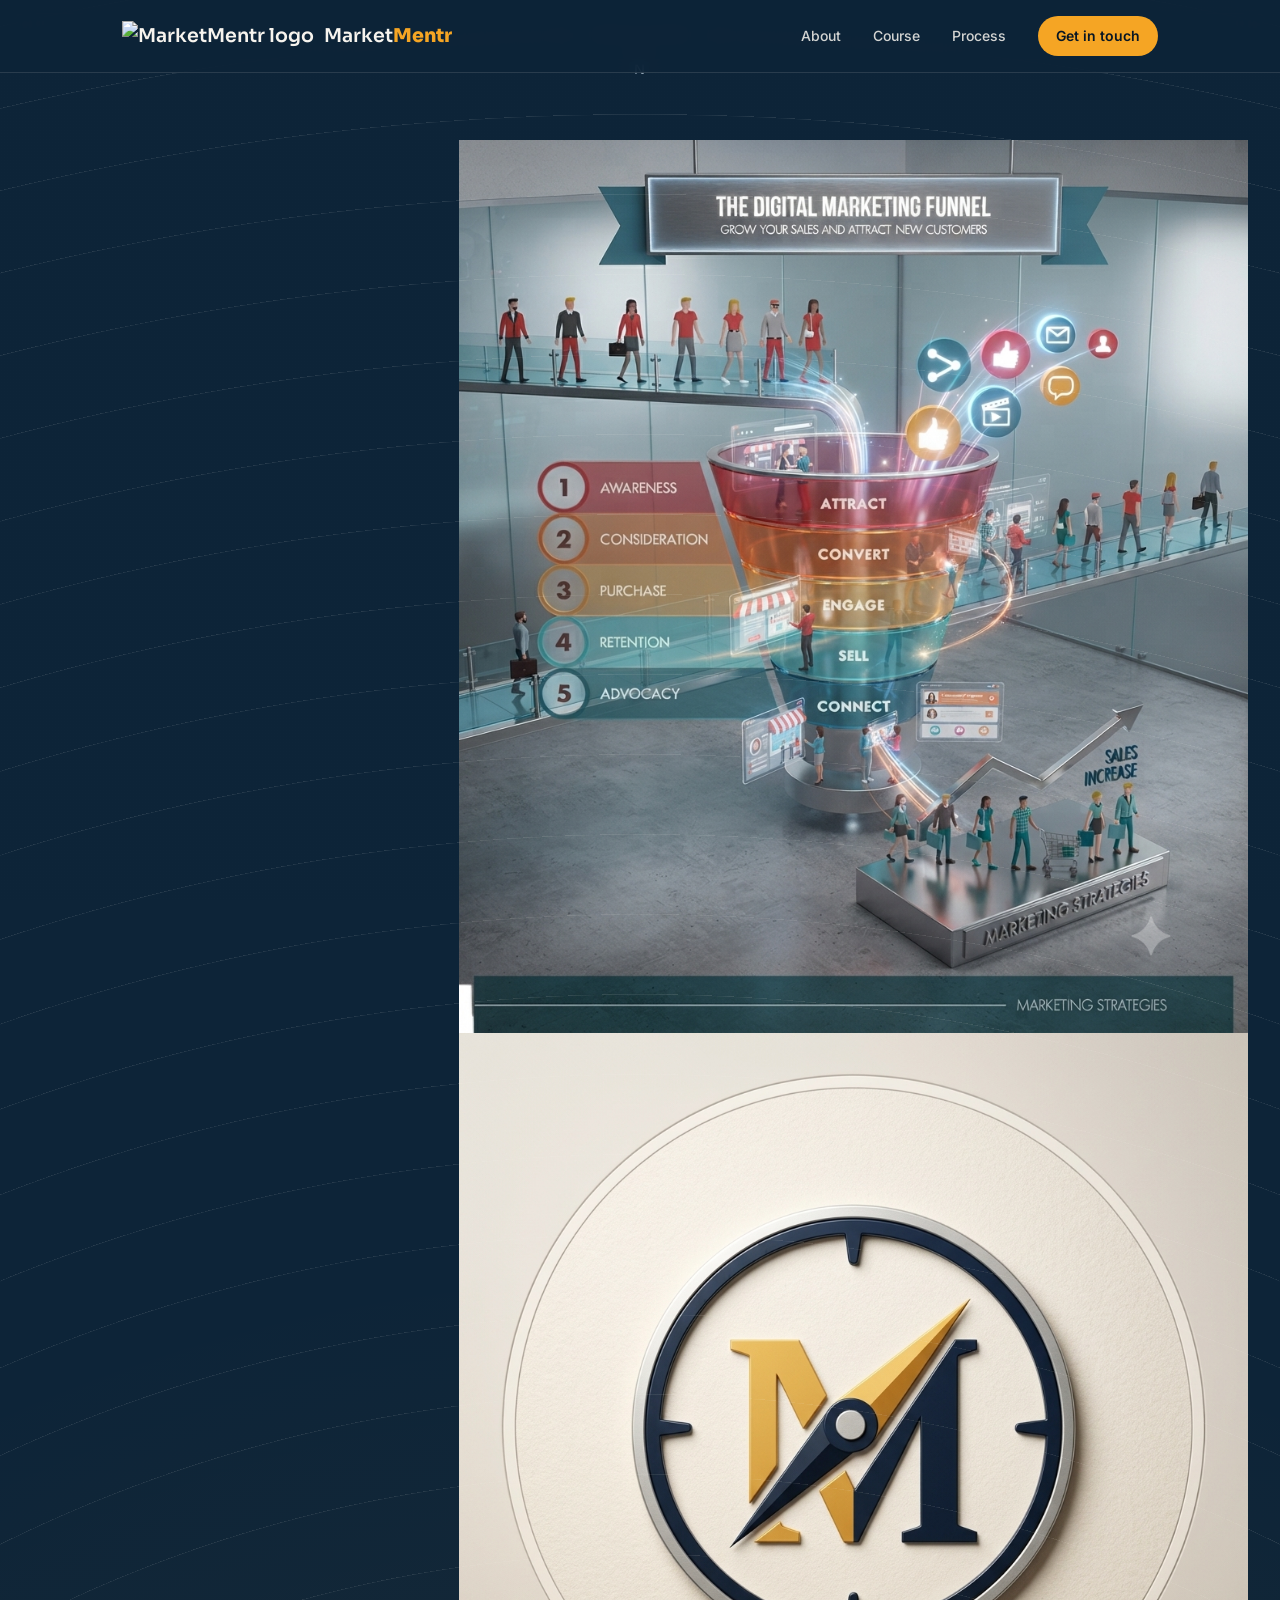
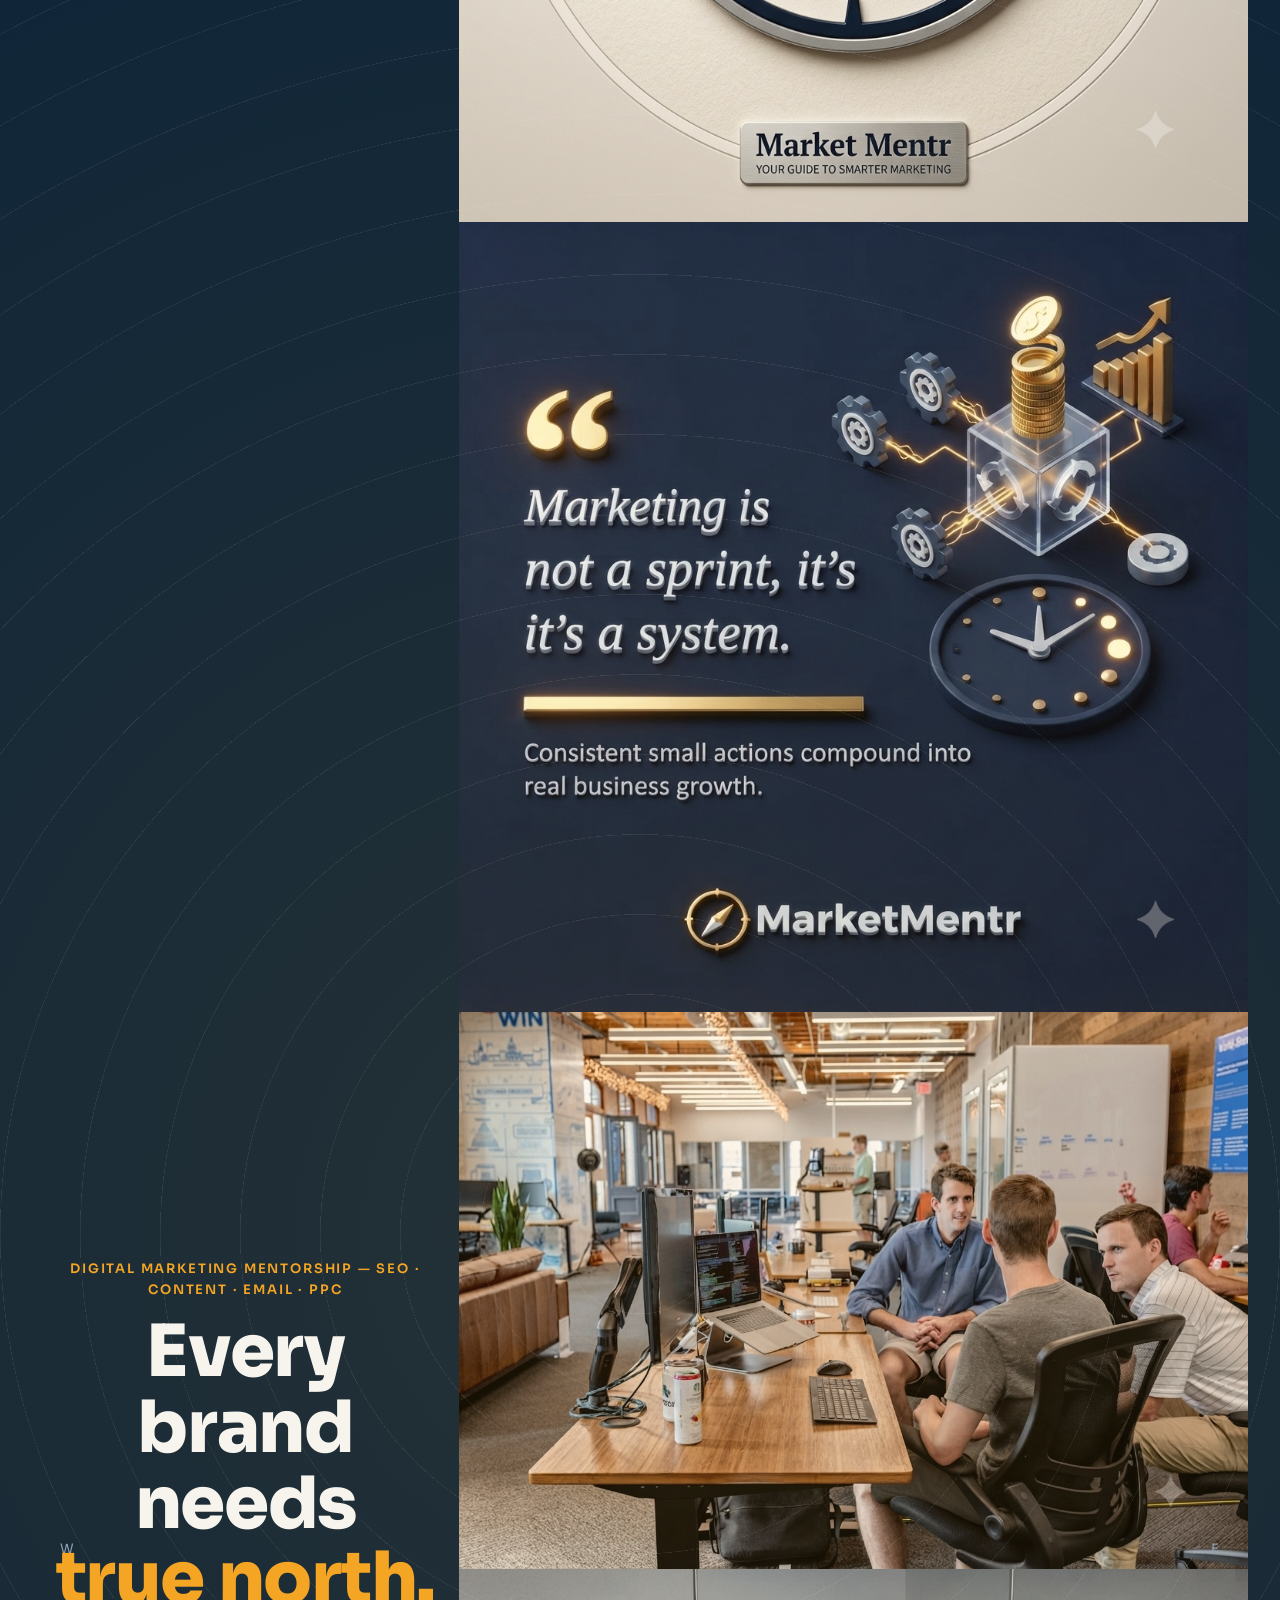
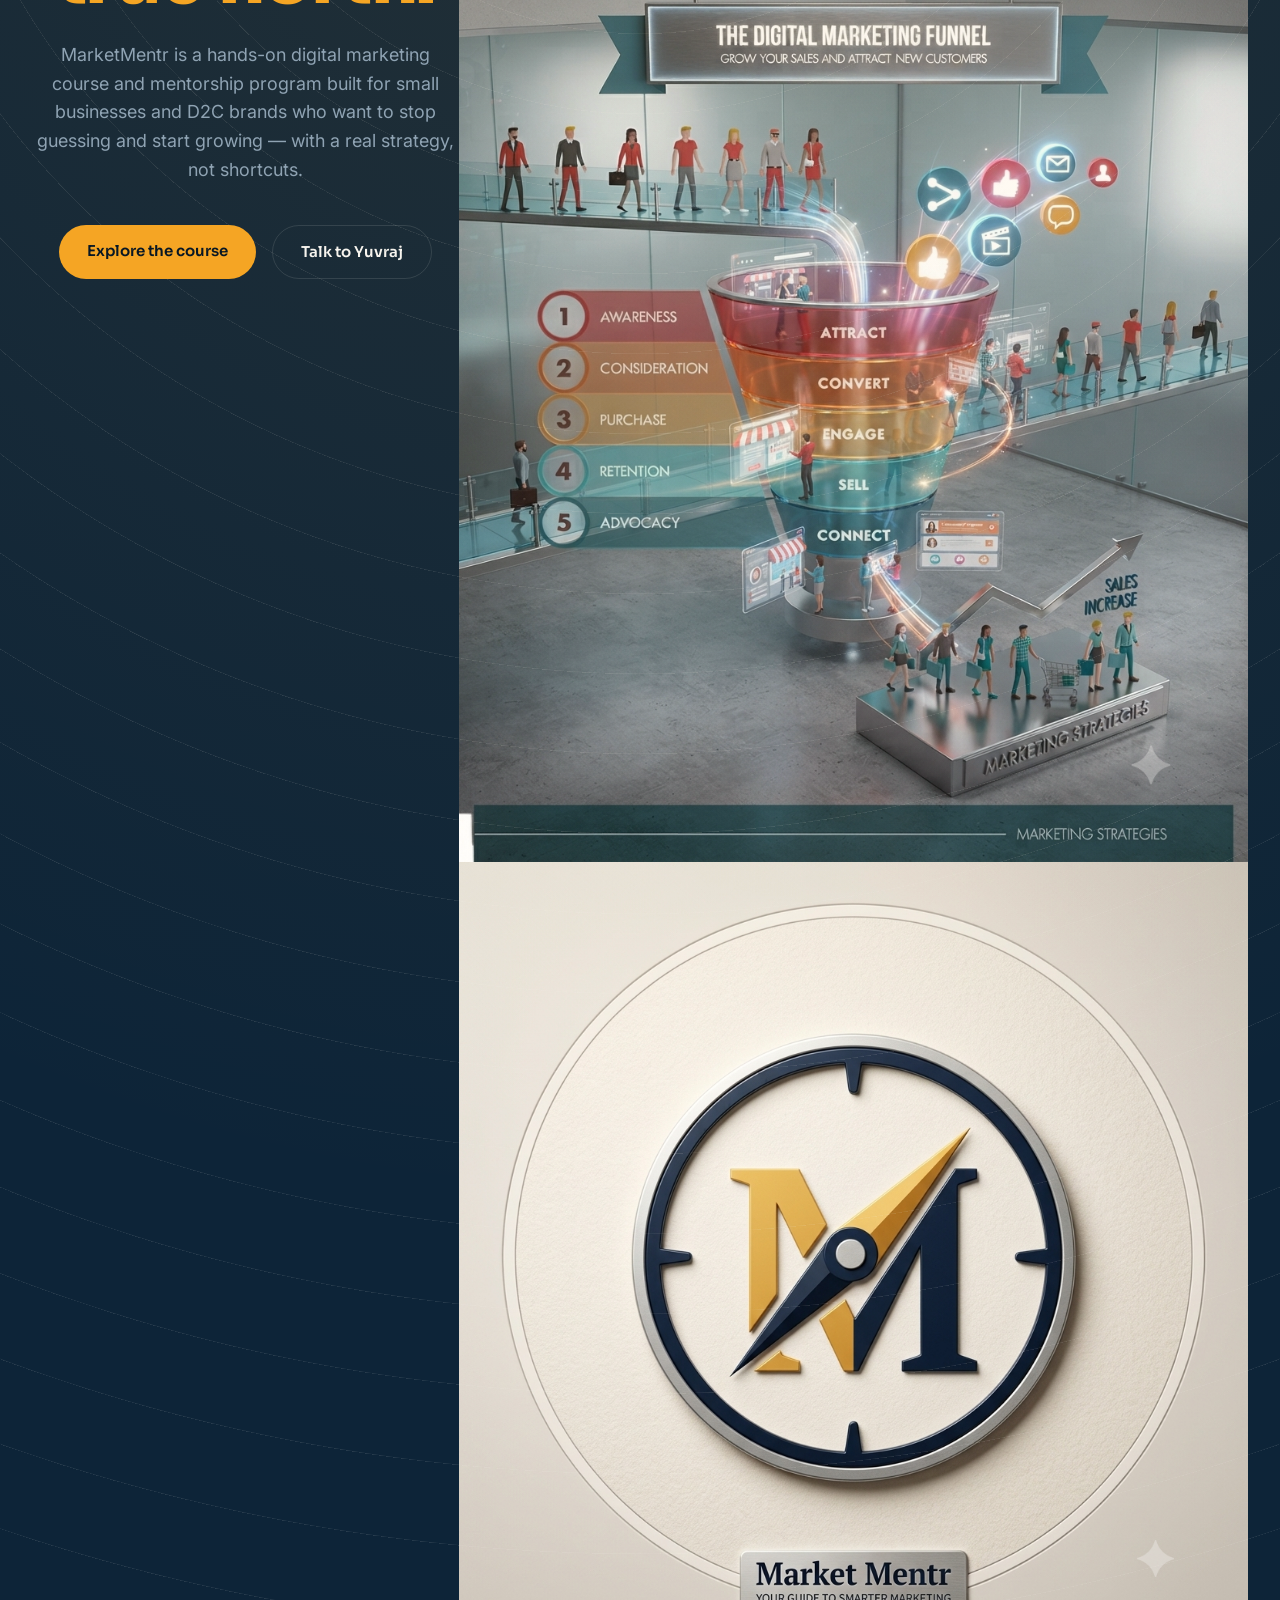
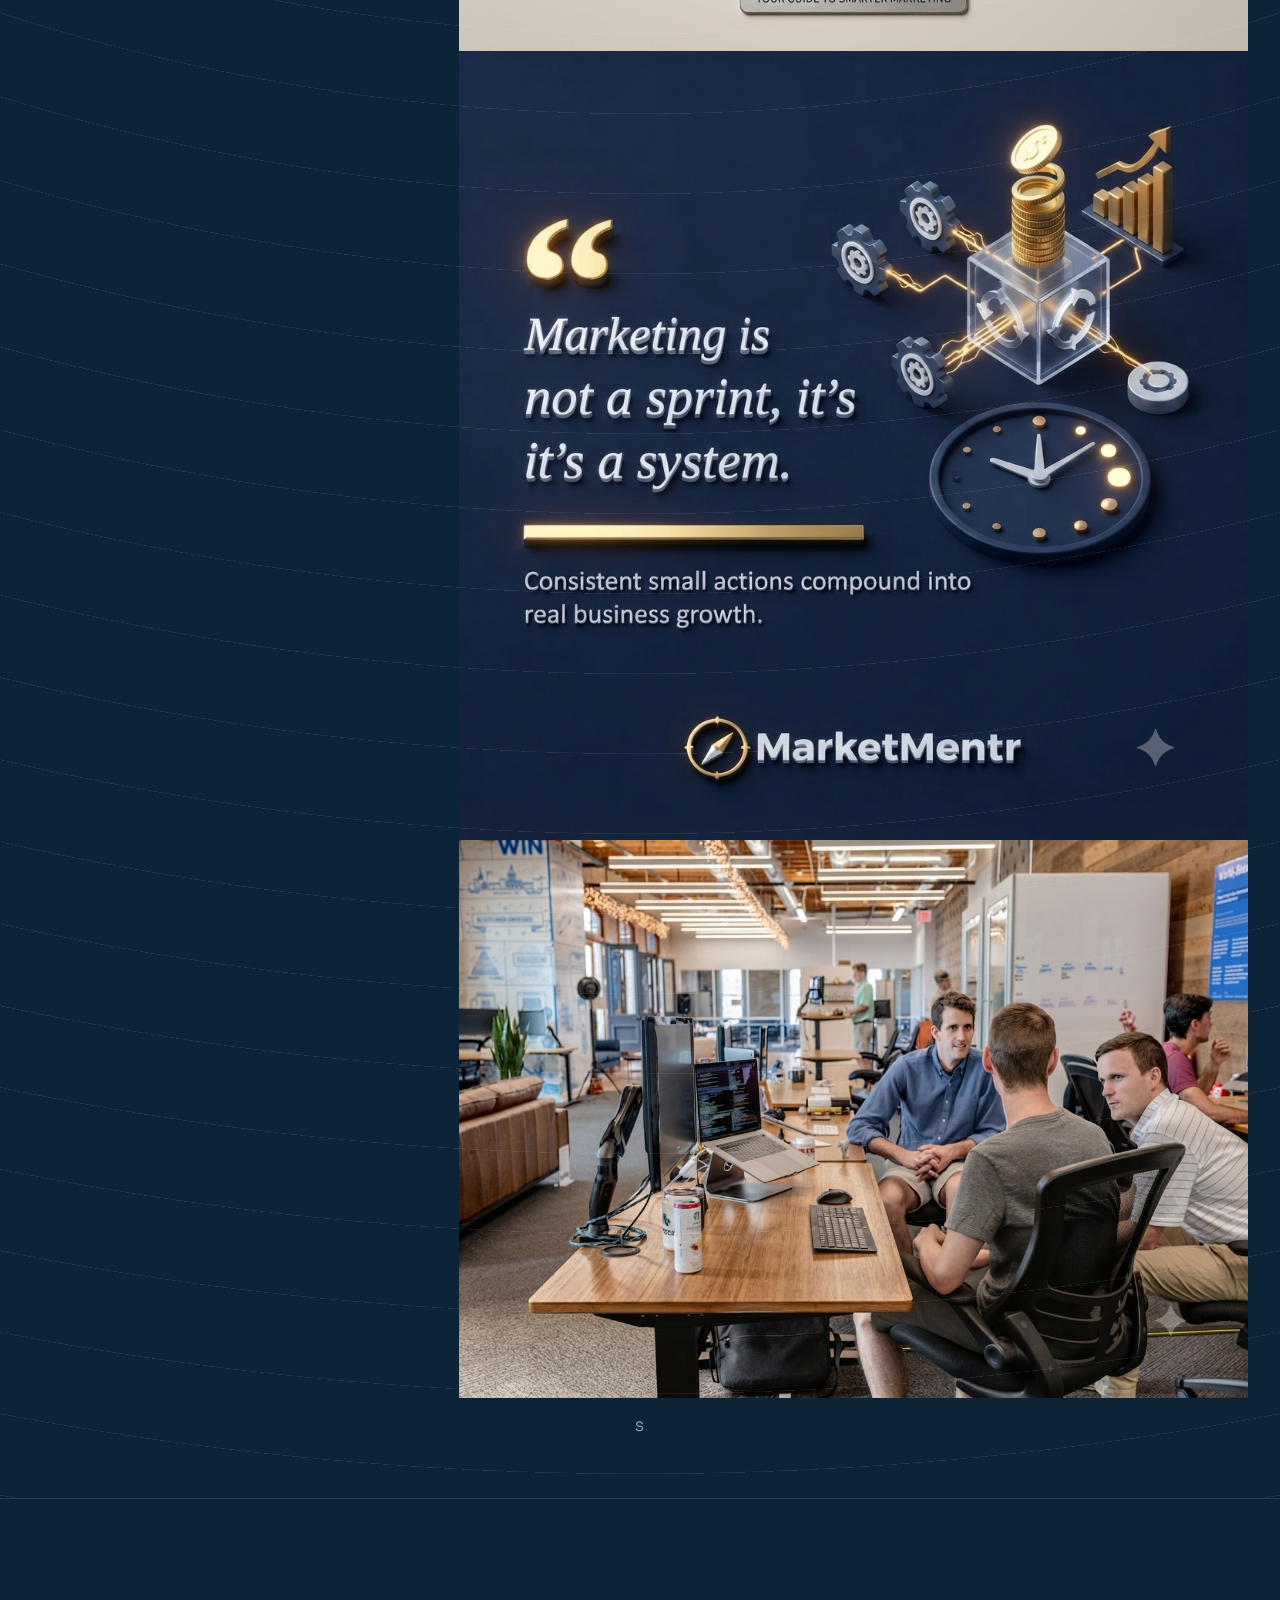
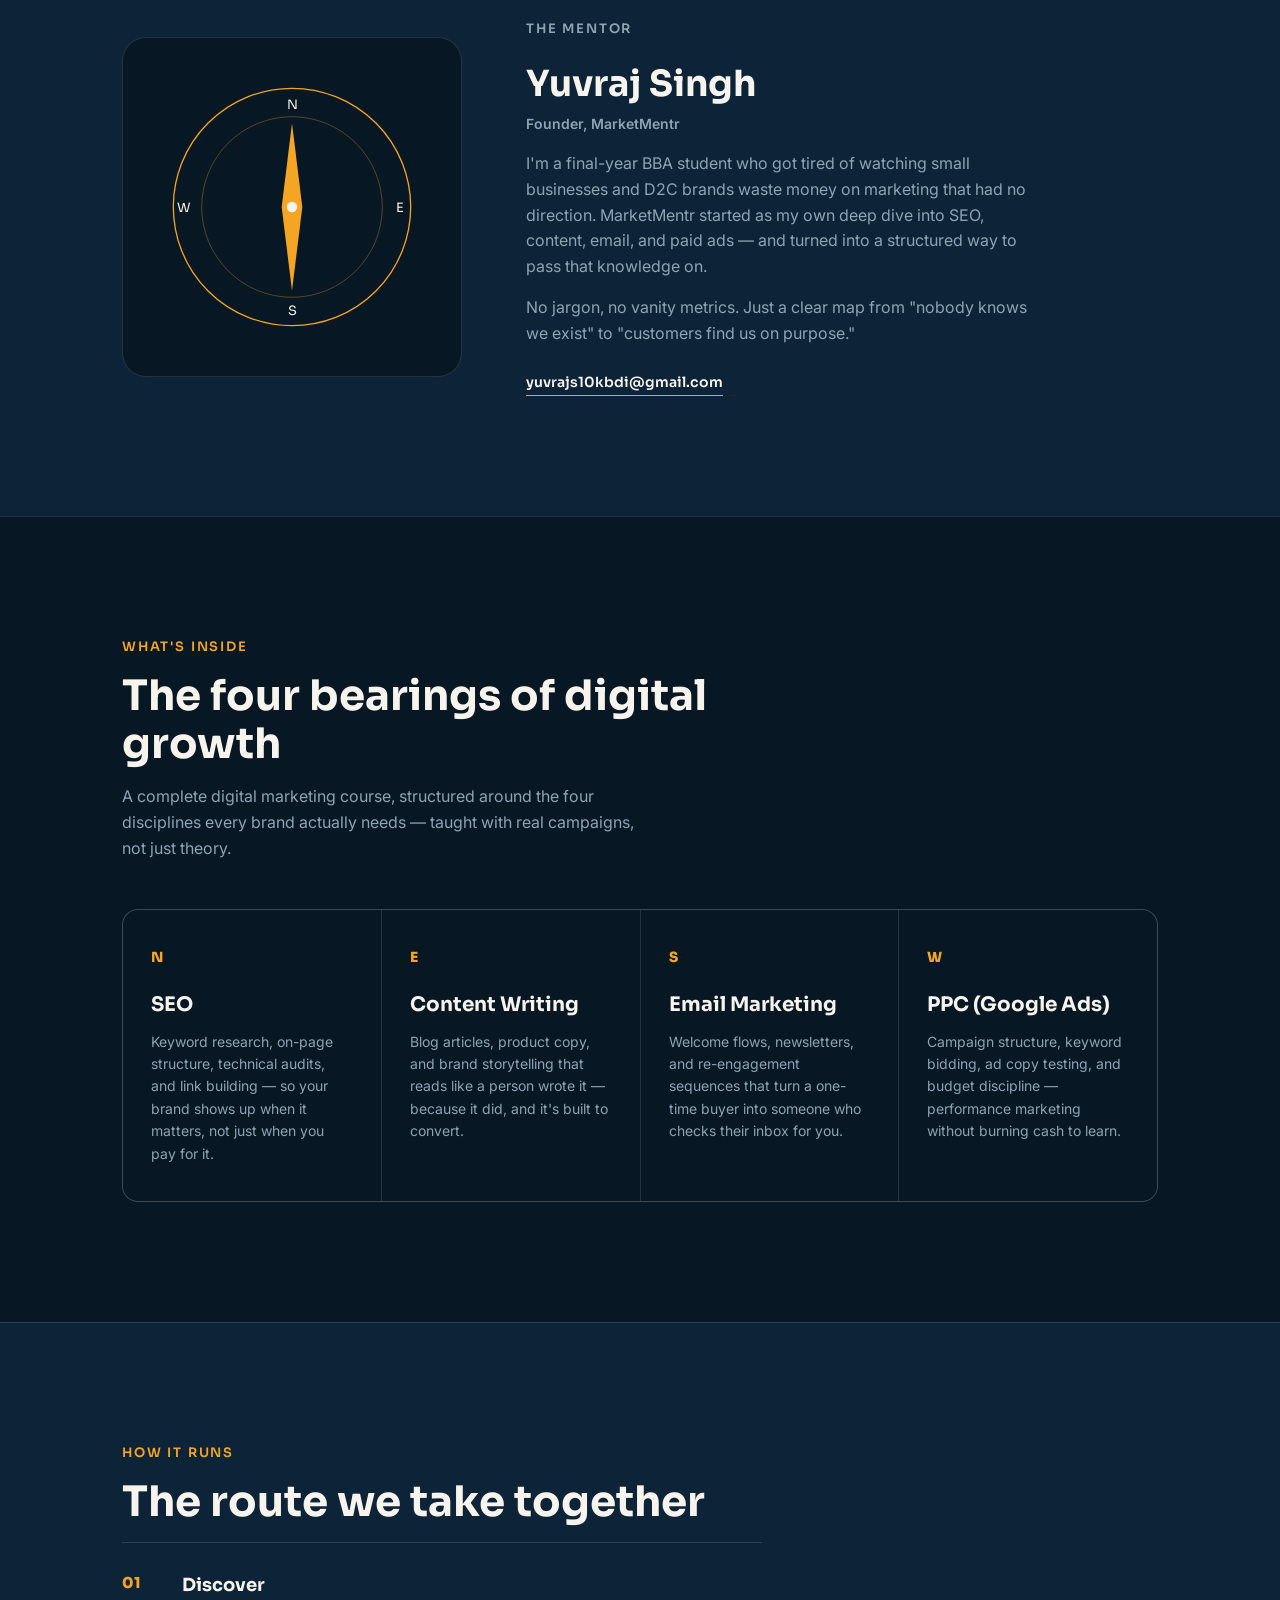
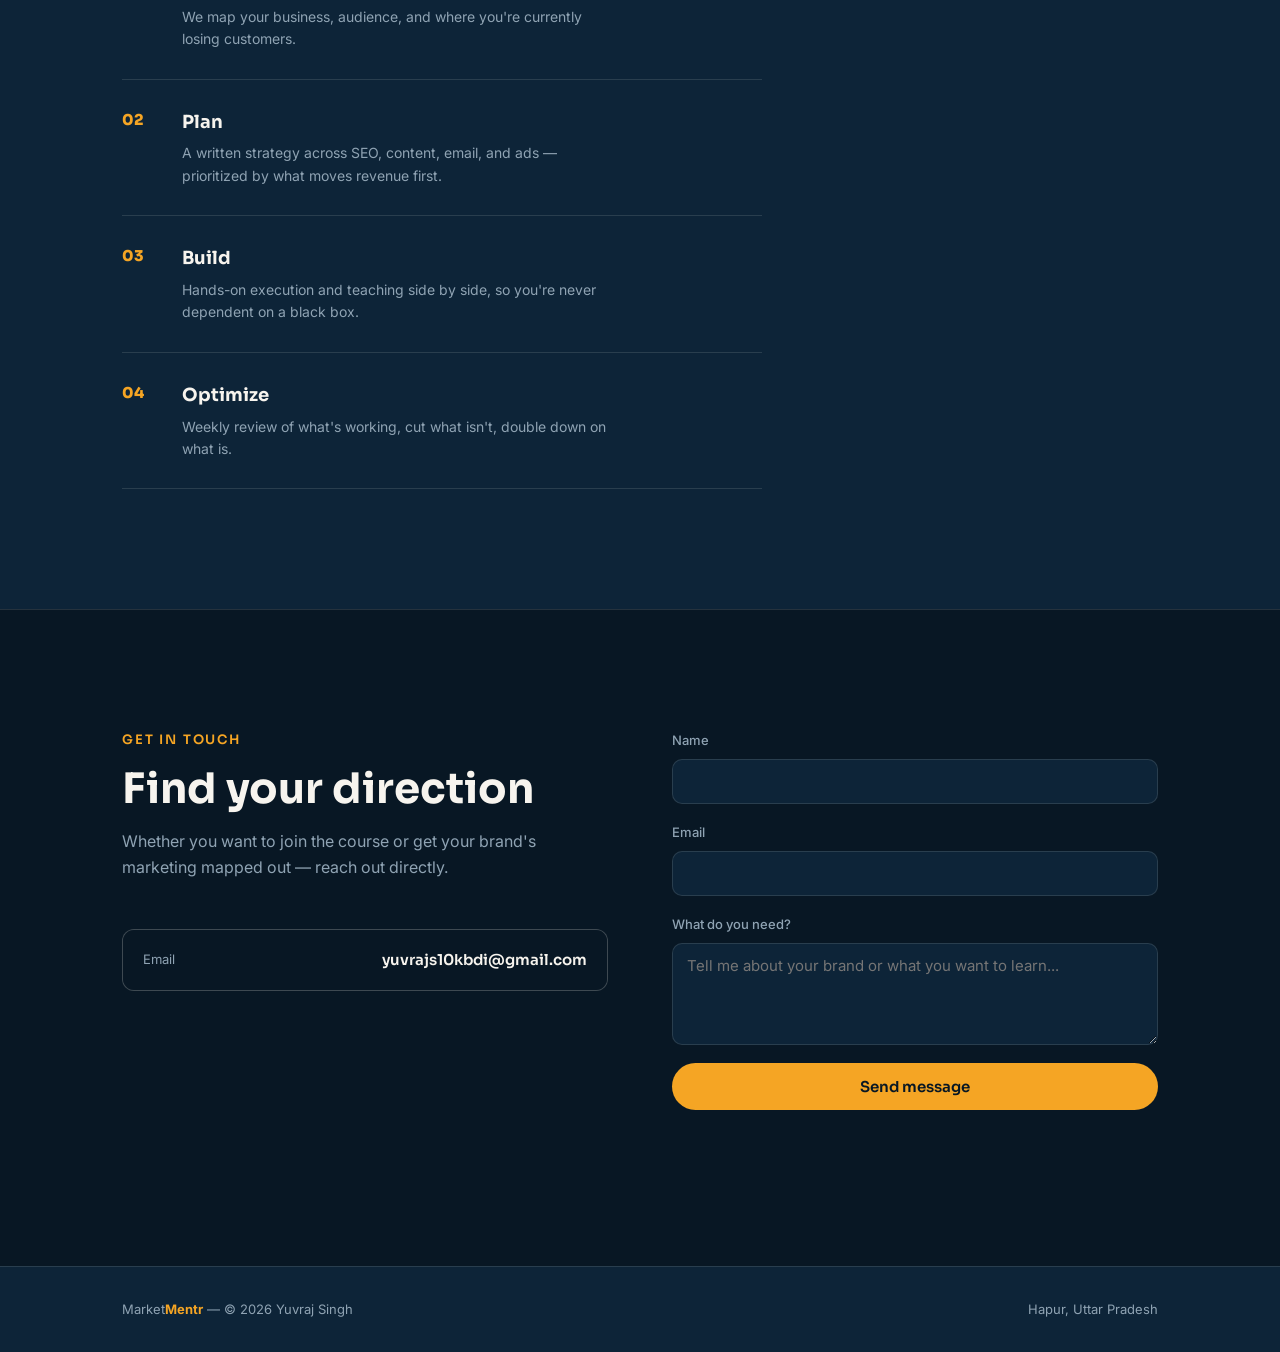
==== commit ae30264a: "Remove duplicate image tags in index_3.html" ====
--- a/index_3.html
+++ b/index_3.html
@@ -50,6 +50,10 @@
   </div>
   <div class="image-marquee">
     <div class="image-marquee-track">
+      <img src="funnel.png" alt="Digital marketing funnel">
+      <img src="logo-mark.png" alt="Marketing KPI dashboard">
+      <img src="quote.png" alt="MarketMentr marketing quote">
+      <img src="team.png" alt="Marketing team collaborating"> 
       <img src="funnel.png" alt="Digital marketing funnel">
       <img src="logo-mark.png" alt="Marketing KPI dashboard">
       <img src="quote.png" alt="MarketMentr marketing quote">
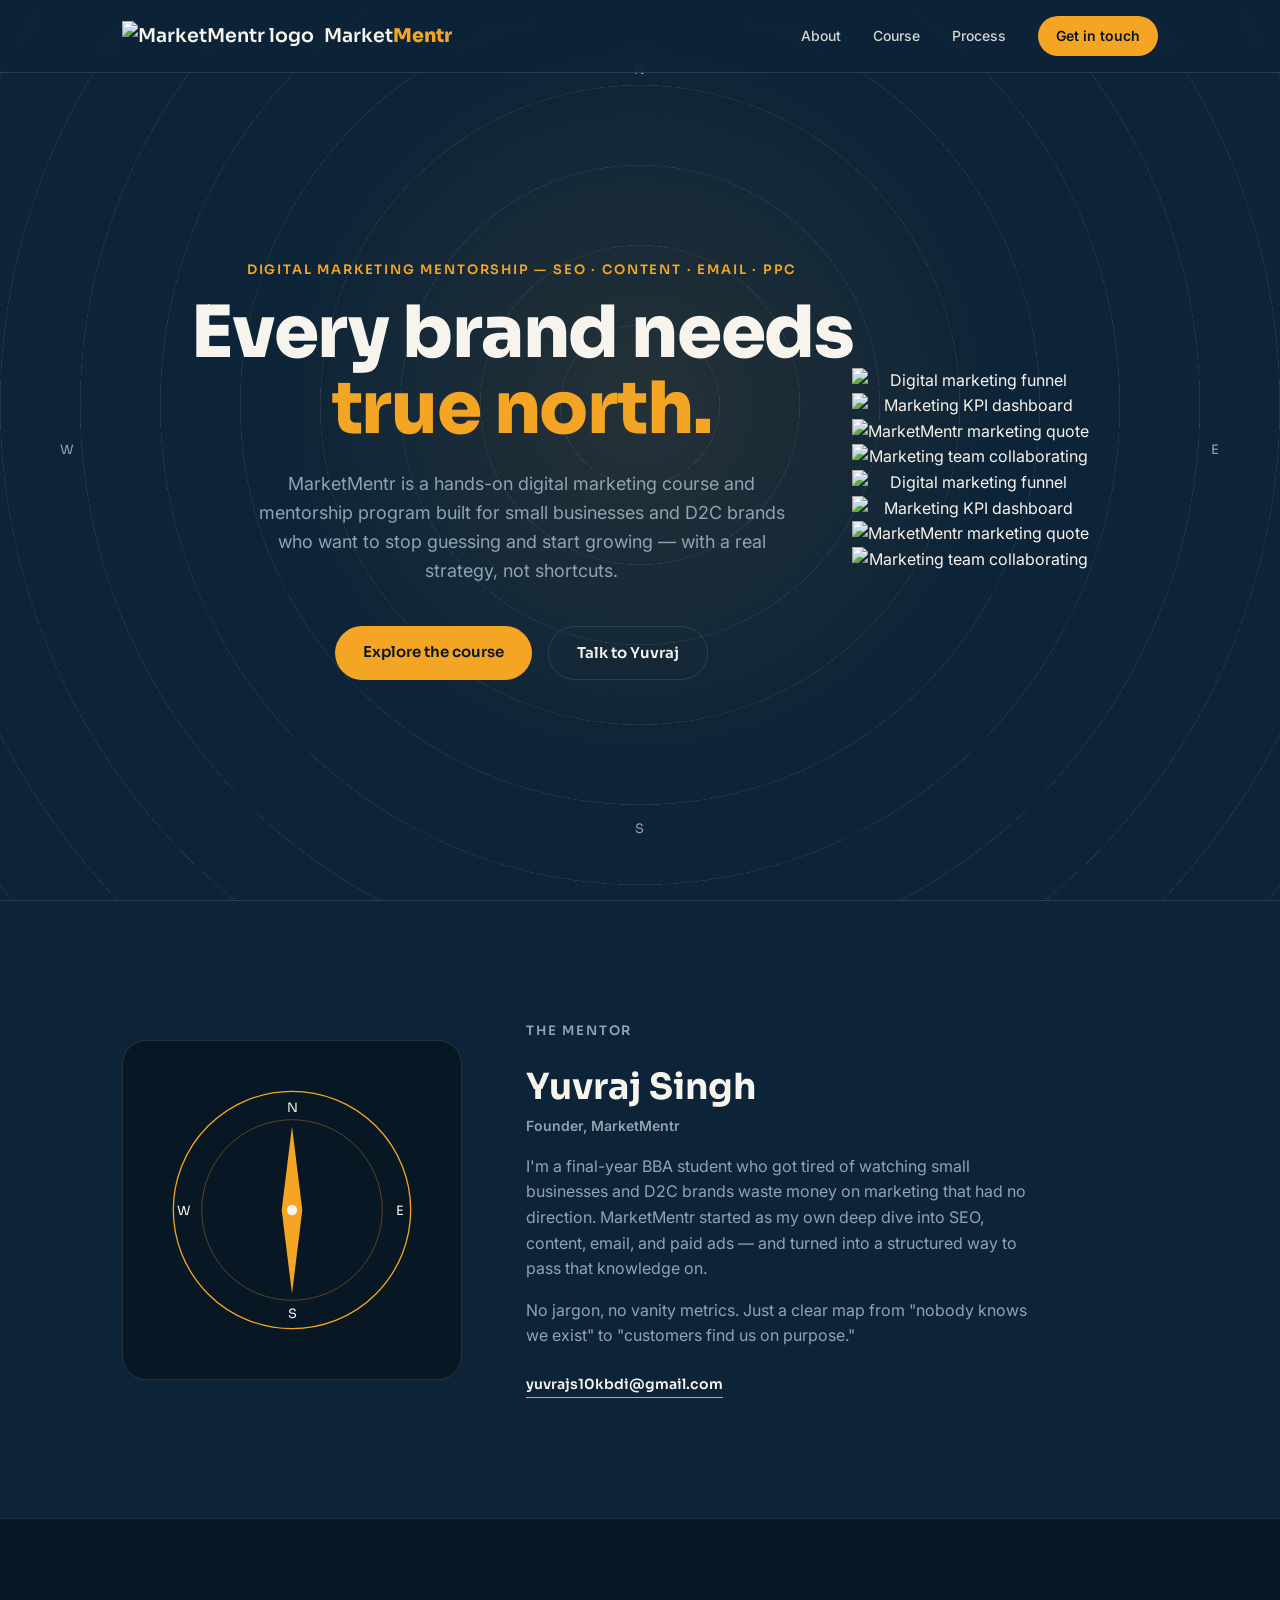
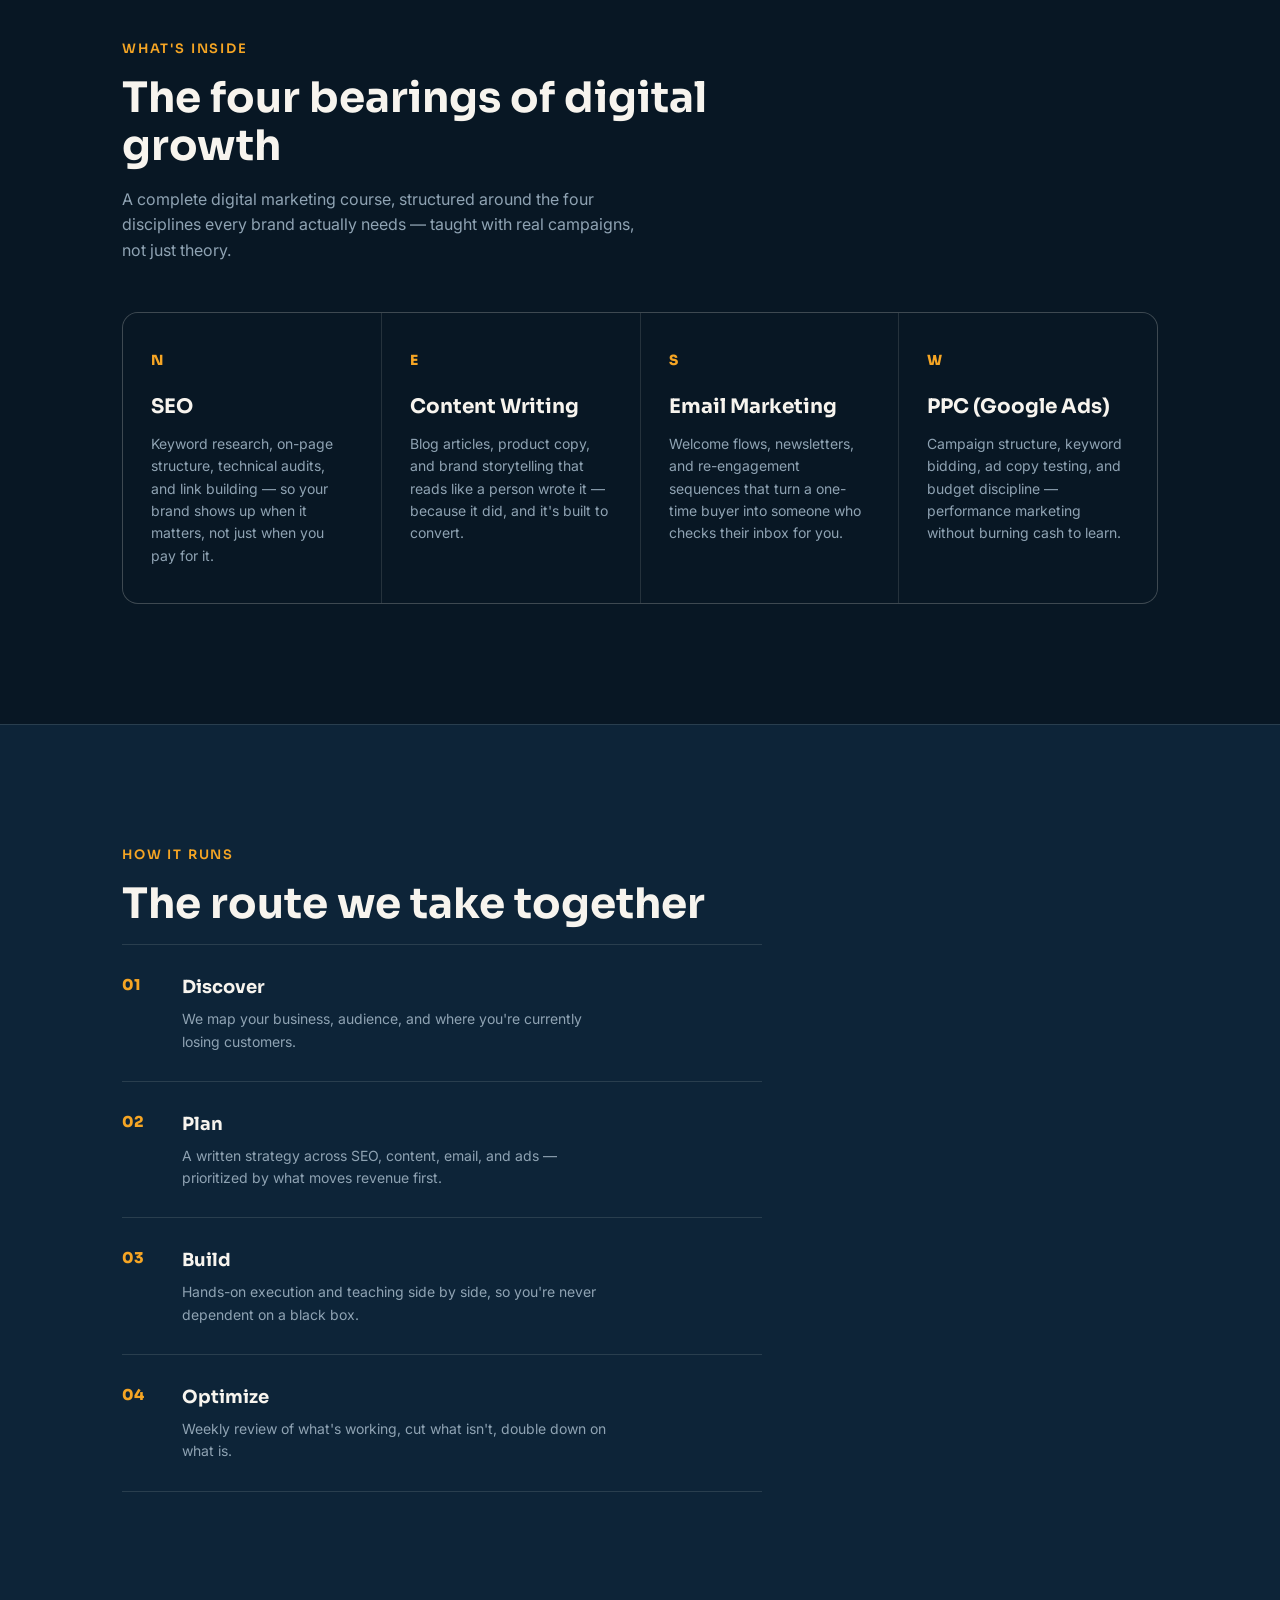
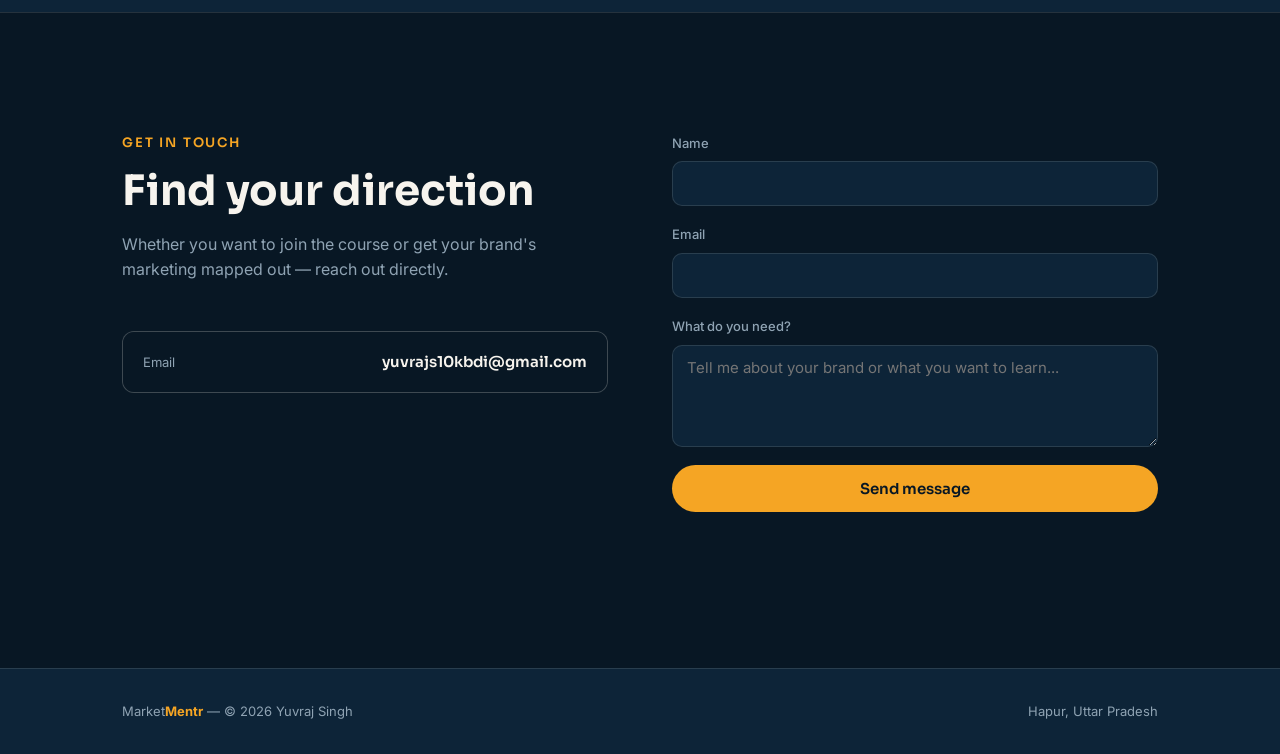
==== commit b2ae32df: "Update image paths in index_3.html" ====
--- a/index_3.html
+++ b/index_3.html
@@ -49,15 +49,15 @@
     <span>N</span><span>E</span><span>S</span><span>W</span>
   </div>
   <div class="image-marquee">
-    <div class="image-marquee-track">
-      <img src="funnel.png" alt="Digital marketing funnel">
-      <img src="logo-mark.png" alt="Marketing KPI dashboard">
-      <img src="quote.png" alt="MarketMentr marketing quote">
-      <img src="team.png" alt="Marketing team collaborating"> 
-      <img src="funnel.png" alt="Digital marketing funnel">
-      <img src="logo-mark.png" alt="Marketing KPI dashboard">
-      <img src="quote.png" alt="MarketMentr marketing quote">
-      <img src="team.png" alt="Marketing team collaborating"> 
+    <div class="/image-marquee-track">
+      <img src="/MarketMentr/funnel.png" alt="Digital marketing funnel">
+      <img src="/MarketMentr/logo-mark.png" alt="Marketing KPI dashboard">
+      <img src="/MarketMentr/quote.png" alt="MarketMentr marketing quote">
+      <img src="/MarketMentr/team.png" alt="Marketing team collaborating"> 
+      <img src="/MarketMentr/funnel.png" alt="Digital marketing funnel">
+      <img src="/MarketMentr/logo-mark.png" alt="Marketing KPI dashboard">
+      <img src="/MarketMentr/quote.png" alt="MarketMentr marketing quote">
+      <img src="/MarketMentr/team.png" alt="Marketing team collaborating"> 
     </div>
   </div>
 </section>
